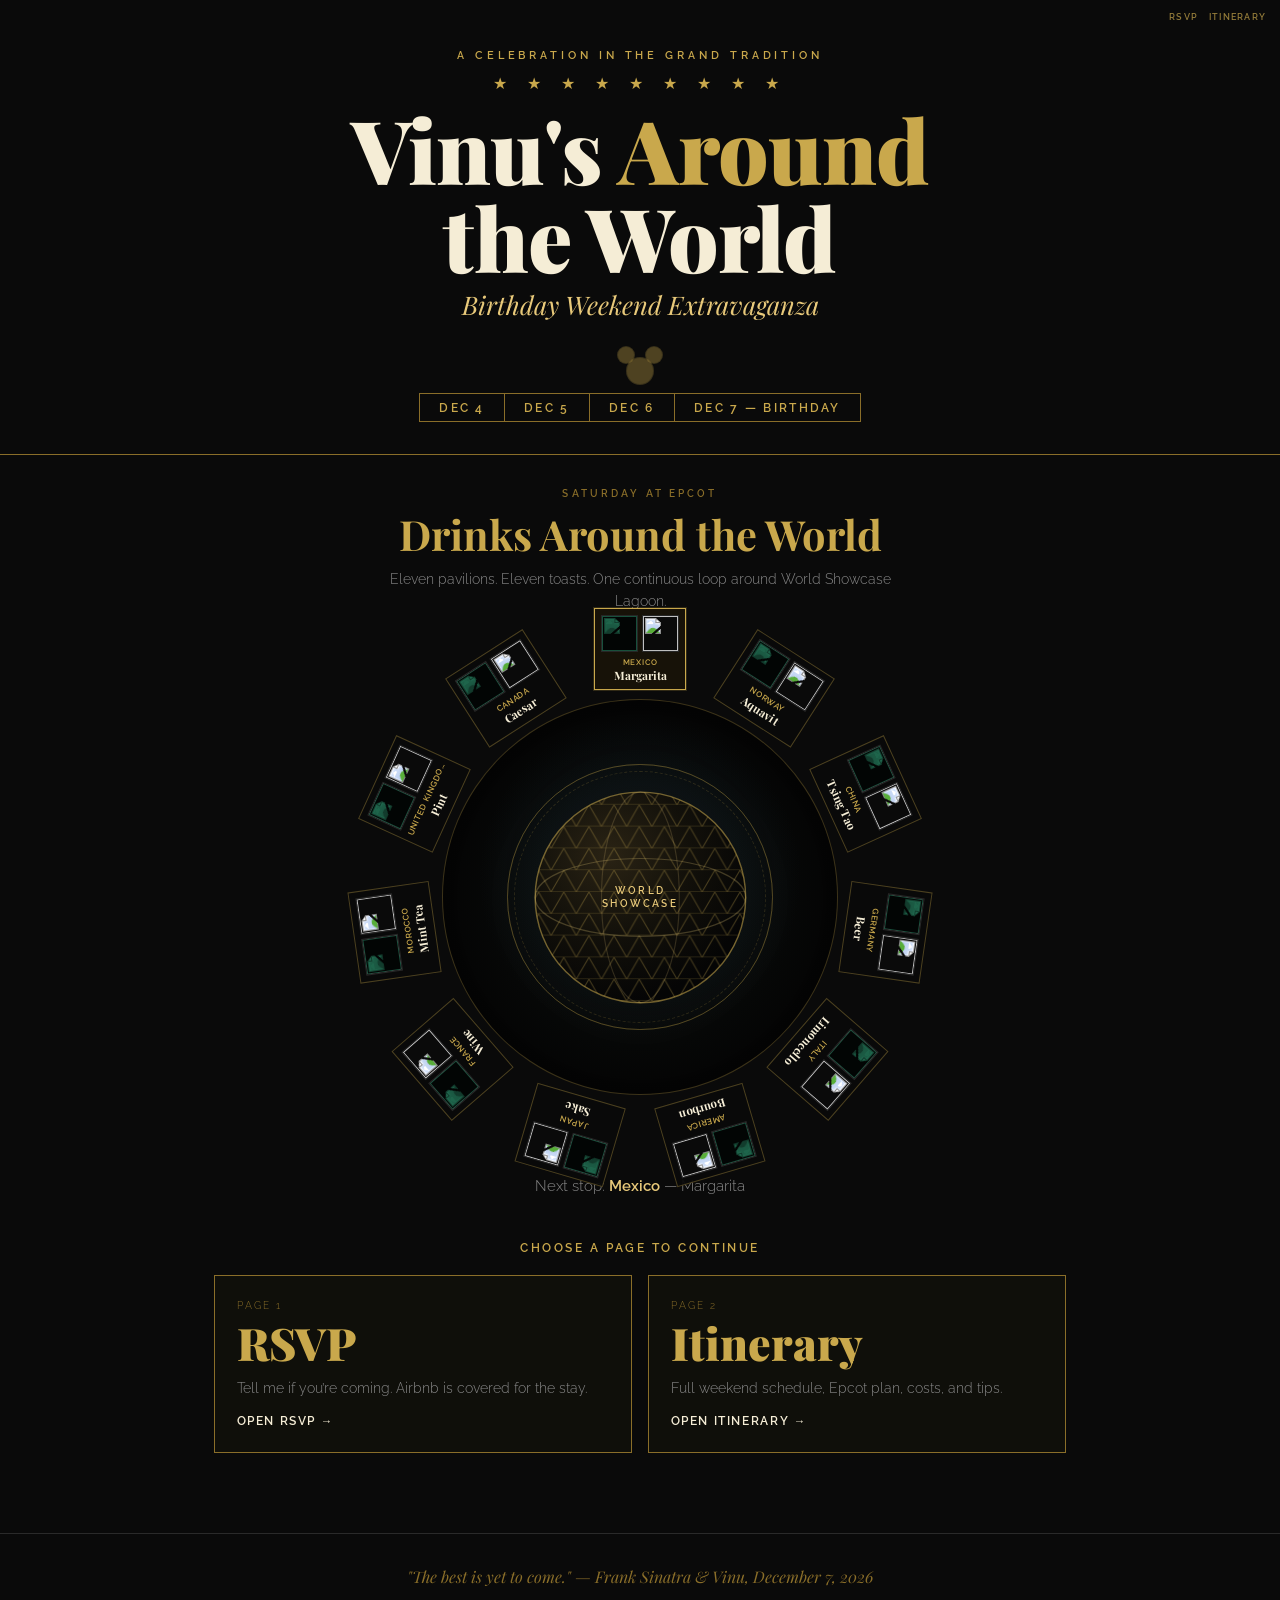
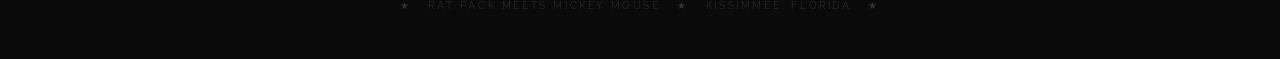
==== index.html @ 9d4a5a05 "Refine top nav and enrich the World Showcase orbit cards. Keep RSVP and Itinerary as quiet top-right" ====
<!DOCTYPE html>
<html lang="en">
  <head>
    <meta charset="UTF-8" />
    <meta name="viewport" content="width=device-width, initial-scale=1.0" />
    <title>Vinu's Birthday Bash</title>
    <meta
      name="description"
      content="Vinu's Around the World birthday weekend — choose RSVP or itinerary."
    />
    <link rel="preconnect" href="https://fonts.googleapis.com" />
    <link rel="preconnect" href="https://fonts.gstatic.com" crossorigin />
    <link
      href="https://fonts.googleapis.com/css2?family=Playfair+Display:wght@400;700;900&family=Raleway:wght@300;400;600&display=swap"
      rel="stylesheet"
    />
    <link rel="stylesheet" href="styles.css" />
  </head>
  <body>
    <nav class="top-links" aria-label="Primary">
      <a class="top-link" href="rsvp.html">RSVP</a>
      <a class="top-link" href="itinerary.html">Itinerary</a>
    </nav>

    <header class="marquee-header">
      <div class="marquee-eyebrow">A Celebration in the Grand Tradition</div>
      <div class="marquee-stars">
        <span class="star">★ ★ ★ ★ ★ ★ ★ ★ ★</span>
      </div>
      <h1 class="marquee-title">Vinu's <span>Around</span><br />the World</h1>
      <p class="marquee-subtitle">Birthday Weekend Extravaganza</p>
      <div class="mickey-silhouette">
        <svg
          viewBox="0 0 100 80"
          fill="none"
          xmlns="http://www.w3.org/2000/svg"
          aria-hidden="true"
        >
          <circle cx="22" cy="20" r="18" fill="#C9A84C" opacity="0.25" />
          <circle cx="78" cy="20" r="18" fill="#C9A84C" opacity="0.25" />
          <circle cx="50" cy="52" r="28" fill="#C9A84C" opacity="0.25" />
          <circle cx="22" cy="20" r="16" fill="#C9A84C" opacity="0.15" />
          <circle cx="78" cy="20" r="16" fill="#C9A84C" opacity="0.15" />
          <circle cx="50" cy="52" r="26" fill="#C9A84C" opacity="0.15" />
        </svg>
      </div>
      <div class="marquee-dates">
        <div class="marquee-date-item">Dec 4</div>
        <div class="marquee-date-item">Dec 5</div>
        <div class="marquee-date-item">Dec 6</div>
        <div class="marquee-date-item">Dec 7 — Birthday</div>
      </div>
    </header>

    <section
      class="world-showcase"
      aria-label="Drinks Around the World animation"
    >
      <p class="world-showcase-kicker">Saturday at Epcot</p>
      <h2 class="world-showcase-title">Drinks Around the World</h2>
      <p class="world-showcase-sub">
        Eleven pavilions. Eleven toasts. One continuous loop around World
        Showcase Lagoon.
      </p>

      <div class="world-stage" aria-hidden="true">
        <div class="world-lagoon"></div>
        <div class="world-orbit">
          <div class="pavilion" style="--i: 0">
            <div class="pavilion-card">
              <div class="pavilion-media">
                <div class="pavilion-country-img">
                  <img
                    src="https://images.unsplash.com/photo-1518638150340-f706e86654de?auto=format&fit=crop&w=160&h=160&q=70"
                    alt=""
                    width="80"
                    height="80"
                    loading="lazy"
                  />
                </div>
                <div class="pavilion-drink-img">
                  <img
                    src="https://images.unsplash.com/photo-1551538827-9c037cb4f32a?auto=format&fit=crop&w=160&h=160&q=70"
                    alt=""
                    width="80"
                    height="80"
                    loading="lazy"
                  />
                </div>
              </div>
              <span class="pavilion-country">Mexico</span>
              <span class="pavilion-drink">Margarita</span>
            </div>
          </div>
          <div class="pavilion" style="--i: 1">
            <div class="pavilion-card">
              <div class="pavilion-media">
                <div class="pavilion-country-img">
                  <img
                    src="https://images.unsplash.com/photo-1520769945061-0a448c463865?auto=format&fit=crop&w=160&h=160&q=70"
                    alt=""
                    width="80"
                    height="80"
                    loading="lazy"
                  />
                </div>
                <div class="pavilion-drink-img">
                  <img
                    src="https://images.unsplash.com/photo-1514362545857-3bc16c4c7d1b?auto=format&fit=crop&w=160&h=160&q=70"
                    alt=""
                    width="80"
                    height="80"
                    loading="lazy"
                  />
                </div>
              </div>
              <span class="pavilion-country">Norway</span>
              <span class="pavilion-drink">Aquavit</span>
            </div>
          </div>
          <div class="pavilion" style="--i: 2">
            <div class="pavilion-card">
              <div class="pavilion-media">
                <div class="pavilion-country-img">
                  <img
                    src="https://images.unsplash.com/photo-1508804185872-d7badad00f7d?auto=format&fit=crop&w=160&h=160&q=70"
                    alt=""
                    width="80"
                    height="80"
                    loading="lazy"
                  />
                </div>
                <div class="pavilion-drink-img">
                  <img
                    src="https://images.unsplash.com/photo-1608270586620-248524c67de9?auto=format&fit=crop&w=160&h=160&q=70"
                    alt=""
                    width="80"
                    height="80"
                    loading="lazy"
                  />
                </div>
              </div>
              <span class="pavilion-country">China</span>
              <span class="pavilion-drink">Tsing Tao</span>
            </div>
          </div>
          <div class="pavilion" style="--i: 3">
            <div class="pavilion-card">
              <div class="pavilion-media">
                <div class="pavilion-country-img">
                  <img
                    src="https://images.unsplash.com/photo-1467269204594-9661b134dd2b?auto=format&fit=crop&w=160&h=160&q=70"
                    alt=""
                    width="80"
                    height="80"
                    loading="lazy"
                  />
                </div>
                <div class="pavilion-drink-img">
                  <img
                    src="https://images.unsplash.com/photo-1436076863939-06870fe779c2?auto=format&fit=crop&w=160&h=160&q=70"
                    alt=""
                    width="80"
                    height="80"
                    loading="lazy"
                  />
                </div>
              </div>
              <span class="pavilion-country">Germany</span>
              <span class="pavilion-drink">Beer</span>
            </div>
          </div>
          <div class="pavilion" style="--i: 4">
            <div class="pavilion-card">
              <div class="pavilion-media">
                <div class="pavilion-country-img">
                  <img
                    src="https://images.unsplash.com/photo-1523906834658-6e24ef2386f9?auto=format&fit=crop&w=160&h=160&q=70"
                    alt=""
                    width="80"
                    height="80"
                    loading="lazy"
                  />
                </div>
                <div class="pavilion-drink-img">
                  <img
                    src="https://images.unsplash.com/photo-1551024709-8cd391bd2670?auto=format&fit=crop&w=160&h=160&q=70"
                    alt=""
                    width="80"
                    height="80"
                    loading="lazy"
                  />
                </div>
              </div>
              <span class="pavilion-country">Italy</span>
              <span class="pavilion-drink">Limoncello</span>
            </div>
          </div>
          <div class="pavilion" style="--i: 5">
            <div class="pavilion-card">
              <div class="pavilion-media">
                <div class="pavilion-country-img">
                  <img
                    src="https://images.unsplash.com/photo-1485738422979-f5c462d49f74?auto=format&fit=crop&w=160&h=160&q=70"
                    alt=""
                    width="80"
                    height="80"
                    loading="lazy"
                  />
                </div>
                <div class="pavilion-drink-img">
                  <img
                    src="https://images.unsplash.com/photo-1527281400683-1aae777175f8?auto=format&fit=crop&w=160&h=160&q=70"
                    alt=""
                    width="80"
                    height="80"
                    loading="lazy"
                  />
                </div>
              </div>
              <span class="pavilion-country">America</span>
              <span class="pavilion-drink">Bourbon</span>
            </div>
          </div>
          <div class="pavilion" style="--i: 6">
            <div class="pavilion-card">
              <div class="pavilion-media">
                <div class="pavilion-country-img">
                  <img
                    src="https://images.unsplash.com/photo-1493976040374-85c8e12f0c0e?auto=format&fit=crop&w=160&h=160&q=70"
                    alt=""
                    width="80"
                    height="80"
                    loading="lazy"
                  />
                </div>
                <div class="pavilion-drink-img">
                  <img
                    src="https://images.unsplash.com/photo-1571767457377-987bf17c68d4?auto=format&fit=crop&w=160&h=160&q=70"
                    alt=""
                    width="80"
                    height="80"
                    loading="lazy"
                  />
                </div>
              </div>
              <span class="pavilion-country">Japan</span>
              <span class="pavilion-drink">Sake</span>
            </div>
          </div>
          <div class="pavilion" style="--i: 7">
            <div class="pavilion-card">
              <div class="pavilion-media">
                <div class="pavilion-country-img">
                  <img
                    src="https://images.unsplash.com/photo-1502602898657-3e91760cbb34?auto=format&fit=crop&w=160&h=160&q=70"
                    alt=""
                    width="80"
                    height="80"
                    loading="lazy"
                  />
                </div>
                <div class="pavilion-drink-img">
                  <img
                    src="https://images.unsplash.com/photo-1510812431401-41d2bd2722f3?auto=format&fit=crop&w=160&h=160&q=70"
                    alt=""
                    width="80"
                    height="80"
                    loading="lazy"
                  />
                </div>
              </div>
              <span class="pavilion-country">France</span>
              <span class="pavilion-drink">Wine</span>
            </div>
          </div>
          <div class="pavilion" style="--i: 8">
            <div class="pavilion-card">
              <div class="pavilion-media">
                <div class="pavilion-country-img">
                  <img
                    src="https://images.unsplash.com/photo-1489749798305-4fea3ae63d43?auto=format&fit=crop&w=160&h=160&q=70"
                    alt=""
                    width="80"
                    height="80"
                    loading="lazy"
                  />
                </div>
                <div class="pavilion-drink-img">
                  <img
                    src="https://images.unsplash.com/photo-1571934811356-5cc061b6821f?auto=format&fit=crop&w=160&h=160&q=70"
                    alt=""
                    width="80"
                    height="80"
                    loading="lazy"
                  />
                </div>
              </div>
              <span class="pavilion-country">Morocco</span>
              <span class="pavilion-drink">Mint Tea</span>
            </div>
          </div>
          <div class="pavilion" style="--i: 9">
            <div class="pavilion-card">
              <div class="pavilion-media">
                <div class="pavilion-country-img">
                  <img
                    src="https://images.unsplash.com/photo-1513635269975-59663e0ac1ad?auto=format&fit=crop&w=160&h=160&q=70"
                    alt=""
                    width="80"
                    height="80"
                    loading="lazy"
                  />
                </div>
                <div class="pavilion-drink-img">
                  <img
                    src="https://images.unsplash.com/photo-1608270586620-248524c67de9?auto=format&fit=crop&w=160&h=160&q=70"
                    alt=""
                    width="80"
                    height="80"
                    loading="lazy"
                  />
                </div>
              </div>
              <span class="pavilion-country">United Kingdom</span>
              <span class="pavilion-drink">Pint</span>
            </div>
          </div>
          <div class="pavilion" style="--i: 10">
            <div class="pavilion-card">
              <div class="pavilion-media">
                <div class="pavilion-country-img">
                  <img
                    src="https://images.unsplash.com/photo-1503614472-8c93d56e92ce?auto=format&fit=crop&w=160&h=160&q=70"
                    alt=""
                    width="80"
                    height="80"
                    loading="lazy"
                  />
                </div>
                <div class="pavilion-drink-img">
                  <img
                    src="https://images.unsplash.com/photo-1546171753-97d7676e4602?auto=format&fit=crop&w=160&h=160&q=70"
                    alt=""
                    width="80"
                    height="80"
                    loading="lazy"
                  />
                </div>
              </div>
              <span class="pavilion-country">Canada</span>
              <span class="pavilion-drink">Caesar</span>
            </div>
          </div>
        </div>

        <div class="spaceship-earth">
          <div class="earth-core">
            <svg class="earth-geodesic" viewBox="0 0 200 200" role="img">
              <defs>
                <pattern
                  id="geo"
                  width="20"
                  height="17.32"
                  patternUnits="userSpaceOnUse"
                  patternTransform="scale(1.1)"
                >
                  <path
                    d="M10 0 L20 17.32 L0 17.32 Z"
                    fill="none"
                    stroke="rgba(201,168,76,0.35)"
                    stroke-width="0.8"
                  />
                </pattern>
                <radialGradient id="earthGlow" cx="35%" cy="30%" r="70%">
                  <stop offset="0%" stop-color="#2a2314" />
                  <stop offset="55%" stop-color="#12100a" />
                  <stop offset="100%" stop-color="#050505" />
                </radialGradient>
              </defs>
              <circle cx="100" cy="100" r="92" fill="url(#earthGlow)" />
              <circle
                cx="100"
                cy="100"
                r="92"
                fill="url(#geo)"
                opacity="0.95"
              />
              <circle
                cx="100"
                cy="100"
                r="92"
                fill="none"
                stroke="#c9a84c"
                stroke-width="1.25"
                opacity="0.55"
              />
              <ellipse
                cx="100"
                cy="100"
                rx="92"
                ry="34"
                fill="none"
                stroke="rgba(232,201,122,0.25)"
                stroke-width="1"
              />
              <ellipse
                cx="100"
                cy="100"
                rx="34"
                ry="92"
                fill="none"
                stroke="rgba(232,201,122,0.18)"
                stroke-width="1"
              />
            </svg>
            <div class="earth-label">
              <span>World</span>
              <span>Showcase</span>
            </div>
          </div>
          <div class="earth-ripple"></div>
          <div class="earth-ripple earth-ripple-delay"></div>
        </div>
      </div>

      <p class="world-showcase-caption" id="world-caption">
        Next stop: <strong>Mexico</strong> — Margarita
      </p>
    </section>

    <div class="content">
      <p class="choose-lede">Choose a page to continue</p>
      <div class="choose-grid">
        <a class="choose-card" href="rsvp.html">
          <span class="choose-label">Page 1</span>
          <span class="choose-title">RSVP</span>
          <span class="choose-desc"
            >Tell me if you’re coming. Airbnb is covered for the stay.</span
          >
          <span class="choose-cta">Open RSVP →</span>
        </a>
        <a class="choose-card" href="itinerary.html">
          <span class="choose-label">Page 2</span>
          <span class="choose-title">Itinerary</span>
          <span class="choose-desc"
            >Full weekend schedule, Epcot plan, costs, and tips.</span
          >
          <span class="choose-cta">Open Itinerary →</span>
        </a>
      </div>
    </div>

    <footer class="footer">
      <div class="footer-text">
        "The best is yet to come." — Frank Sinatra & Vinu, December 7, 2026
      </div>
      <div class="footer-meta">
        ★ &nbsp; Rat Pack Meets Mickey Mouse &nbsp; ★ &nbsp; Kissimmee, Florida
        &nbsp; ★
      </div>
    </footer>

    <script src="world.js"></script>
  </body>
</html>
---- styles.css ----
*,
*::before,
*::after {
  box-sizing: border-box;
  margin: 0;
  padding: 0;
}

:root {
  --black: #0a0a0a;
  --gold: #c9a84c;
  --gold-light: #e8c97a;
  --gold-dark: #8a6e29;
  --red: #c8102e;
  --cream: #f5edd6;
  --card-bg: #141414;
  --card-border: #2a2a2a;
  --text-dim: #888;
}

html {
  scroll-behavior: smooth;
}

body {
  background: var(--black);
  color: var(--cream);
  font-family: "Raleway", sans-serif;
  font-weight: 300;
  min-height: 100vh;
  overflow-x: hidden;
}

a {
  color: inherit;
  text-decoration: none;
}

.choose-lede {
  text-align: center;
  margin: 0 0 1.25rem;
  font-size: 0.72rem;
  font-weight: 600;
  letter-spacing: 0.22em;
  text-transform: uppercase;
  color: var(--gold);
}

.choose-grid {
  display: grid;
  grid-template-columns: 1fr 1fr;
  gap: 1rem;
  margin-bottom: 1rem;
}

.choose-card {
  display: grid;
  gap: 0.65rem;
  padding: 1.5rem 1.35rem;
  border: 1px solid var(--gold-dark);
  background: #0f0f0a;
  transition:
    border-color 180ms ease,
    background-color 180ms ease,
    transform 180ms ease;
}

.choose-card:hover {
  border-color: var(--gold);
  background: #14110a;
  transform: translateY(-2px);
}

.choose-label {
  font-size: 0.62rem;
  letter-spacing: 0.2em;
  text-transform: uppercase;
  color: var(--gold-dark);
}

.choose-title {
  font-family: "Playfair Display", serif;
  font-size: clamp(2rem, 5vw, 2.8rem);
  font-weight: 900;
  line-height: 1;
  color: var(--gold);
}

.choose-desc {
  font-size: 0.9rem;
  color: var(--text-dim);
  line-height: 1.5;
}

.choose-cta {
  margin-top: 0.35rem;
  font-size: 0.72rem;
  font-weight: 600;
  letter-spacing: 0.14em;
  text-transform: uppercase;
  color: var(--cream);
}

.page-header {
  padding-bottom: 1.75rem;
}

.page-title {
  font-size: clamp(3rem, 9vw, 5rem);
}

.page-switch {
  margin: 2rem 0 0;
  text-align: center;
  font-size: 0.9rem;
  color: var(--text-dim);
}

.page-switch a {
  color: var(--gold);
  font-weight: 600;
  letter-spacing: 0.04em;
}

.page-switch a:hover {
  color: var(--gold-light);
}

.top-links {
  position: fixed;
  top: 0.7rem;
  right: 0.85rem;
  z-index: 50;
  display: flex;
  align-items: center;
  gap: 0.65rem;
}

.top-link {
  padding: 0;
  border: 0;
  background: transparent;
  font-size: 0.58rem;
  font-weight: 600;
  letter-spacing: 0.14em;
  text-transform: uppercase;
  color: rgba(201, 168, 76, 0.72);
  transition: color 160ms ease;
}

.top-link:hover {
  color: var(--gold-light);
}

.top-link.is-active {
  color: var(--gold);
  text-decoration: underline;
  text-underline-offset: 0.28em;
}

.home-link {
  color: var(--gold);
}

.home-link:hover {
  color: var(--gold-light);
}

.site-nav {
  display: flex;
  justify-content: center;
  flex-wrap: wrap;
  gap: 0.5rem;
  margin-bottom: 1.75rem;
}

.site-nav-link {
  min-width: 7.5rem;
  padding: 0.55rem 1.1rem;
  border: 1px solid var(--gold-dark);
  font-size: 0.68rem;
  font-weight: 600;
  letter-spacing: 0.18em;
  text-transform: uppercase;
  color: var(--gold);
  transition:
    background-color 180ms ease,
    color 180ms ease;
}

.site-nav-link:hover {
  background: rgba(201, 168, 76, 0.12);
}

.site-nav-link.is-active {
  background: var(--gold);
  border-color: var(--gold);
  color: var(--black);
}

.marquee-header {
  text-align: center;
  padding: 3rem 1.5rem 2rem;
  position: relative;
  border-bottom: 1px solid var(--gold-dark);
}

@media (max-width: 600px) {
  .top-links {
    top: 0.55rem;
    right: 0.65rem;
    gap: 0.55rem;
  }

  .top-link {
    font-size: 0.52rem;
    letter-spacing: 0.1em;
  }

  .marquee-header {
    padding-top: 2.5rem;
  }
}

.marquee-stars {
  display: flex;
  justify-content: center;
  gap: 1rem;
  margin-bottom: 0.75rem;
}

.star {
  color: var(--gold);
  font-size: 1rem;
  letter-spacing: 0.5rem;
}

.marquee-eyebrow {
  font-family: "Raleway", sans-serif;
  font-weight: 600;
  font-size: 0.7rem;
  letter-spacing: 0.35em;
  color: var(--gold);
  text-transform: uppercase;
  margin-bottom: 0.75rem;
}

.marquee-title {
  font-family: "Playfair Display", serif;
  font-weight: 900;
  font-size: clamp(2.8rem, 8vw, 5.5rem);
  line-height: 1;
  color: var(--cream);
  letter-spacing: -0.01em;
  margin-bottom: 0.4rem;
}

.marquee-title span {
  color: var(--gold);
}

.marquee-subtitle {
  font-family: "Playfair Display", serif;
  font-weight: 400;
  font-style: italic;
  font-size: clamp(1.1rem, 3vw, 1.6rem);
  color: var(--gold-light);
  margin-bottom: 1.5rem;
}

.mickey-silhouette {
  display: flex;
  justify-content: center;
  align-items: center;
  margin: 1.25rem 0 0.5rem;
}

.mickey-silhouette svg {
  width: 50px;
  height: 40px;
}

.marquee-dates {
  display: inline-flex;
  gap: 0;
  border: 1px solid var(--gold-dark);
  flex-wrap: wrap;
  justify-content: center;
}

.marquee-date-item {
  padding: 0.4rem 1.2rem;
  font-size: 0.72rem;
  letter-spacing: 0.2em;
  text-transform: uppercase;
  font-weight: 600;
  color: var(--gold);
  border-right: 1px solid var(--gold-dark);
}

.marquee-date-item:last-child {
  border-right: none;
}

.marquee-actions {
  display: flex;
  flex-wrap: wrap;
  gap: 0.75rem;
  justify-content: center;
  margin-top: 1.75rem;
}

.btn {
  display: inline-flex;
  align-items: center;
  justify-content: center;
  min-height: 2.75rem;
  padding: 0.7rem 1.4rem;
  border: 1px solid var(--gold-dark);
  background: transparent;
  color: var(--gold);
  font-family: "Raleway", sans-serif;
  font-size: 0.72rem;
  font-weight: 600;
  letter-spacing: 0.18em;
  text-transform: uppercase;
  cursor: pointer;
  transition:
    background-color 180ms ease,
    color 180ms ease,
    border-color 180ms ease;
}

.btn:hover {
  background: rgba(201, 168, 76, 0.12);
}

.btn-primary {
  background: var(--gold);
  color: var(--black);
  border-color: var(--gold);
}

.btn-primary:hover {
  background: var(--gold-light);
  border-color: var(--gold-light);
  color: var(--black);
}

.btn-submit {
  width: 100%;
  margin-top: 0.25rem;
}

.btn-submit[disabled] {
  opacity: 0.65;
  cursor: wait;
}

.content {
  max-width: 900px;
  margin: 0 auto;
  padding: 2rem 1.5rem 4rem;
}

.theme-badge {
  text-align: center;
  margin-bottom: 2.5rem;
  padding: 1.5rem;
  border: 1px solid var(--gold-dark);
  background: #0f0f0f;
  position: relative;
}

.theme-badge::before {
  content: "";
  position: absolute;
  inset: 4px;
  border: 1px solid #2a2314;
  pointer-events: none;
}

.theme-badge-label {
  font-size: 0.65rem;
  letter-spacing: 0.3em;
  text-transform: uppercase;
  color: var(--gold-dark);
  margin-bottom: 0.4rem;
}

.theme-badge-text {
  font-family: "Playfair Display", serif;
  font-size: 1.4rem;
  font-weight: 700;
  color: var(--gold);
}

.theme-badge-desc {
  font-size: 0.78rem;
  color: var(--text-dim);
  margin-top: 0.4rem;
  letter-spacing: 0.05em;
}

.day-card,
.rsvp-card {
  margin-bottom: 1.5rem;
  border: 1px solid var(--card-border);
  background: var(--card-bg);
  overflow: hidden;
}

.day-header,
.rsvp-header {
  display: grid;
  grid-template-columns: auto 1fr auto;
  align-items: center;
  gap: 1rem;
  padding: 1rem 1.5rem;
  border-bottom: 1px solid var(--card-border);
  background: #111;
}

.day-number {
  font-family: "Playfair Display", serif;
  font-weight: 900;
  font-size: 3rem;
  color: var(--gold-dark);
  line-height: 1;
  opacity: 0.6;
}

.day-name,
.rsvp-title {
  font-family: "Playfair Display", serif;
  font-weight: 700;
  font-size: 1.25rem;
  color: var(--cream);
}

.day-date,
.rsvp-sub {
  font-size: 0.72rem;
  letter-spacing: 0.2em;
  text-transform: uppercase;
  color: var(--gold);
  margin-top: 0.15rem;
}

.day-tag {
  font-size: 0.65rem;
  letter-spacing: 0.15em;
  text-transform: uppercase;
  padding: 0.3rem 0.8rem;
  border: 1px solid;
  font-weight: 600;
  white-space: nowrap;
}

.day-tag.arrival {
  color: #7ec8b8;
  border-color: #2a4e49;
}

.day-tag.epcot {
  color: var(--gold);
  border-color: var(--gold-dark);
}

.day-tag.pool {
  color: #7eb8e8;
  border-color: #2a3f5a;
}

.day-tag.birthday {
  color: var(--red);
  border-color: #5a1020;
}

.day-tag.rsvp {
  color: var(--gold-light);
  border-color: var(--gold-dark);
}

.day-body,
.rsvp-body {
  padding: 1.25rem 1.5rem;
}

.timeline {
  list-style: none;
}

.timeline-item {
  display: grid;
  grid-template-columns: 70px 1fr;
  gap: 0 1rem;
  position: relative;
  padding-bottom: 1.2rem;
}

.timeline-item:last-child {
  padding-bottom: 0;
}

.timeline-item::before {
  content: "";
  position: absolute;
  left: 55px;
  top: 1.2rem;
  bottom: 0;
  width: 1px;
  background: var(--card-border);
}

.timeline-item:last-child::before {
  display: none;
}

.timeline-time {
  font-size: 0.7rem;
  letter-spacing: 0.1em;
  color: var(--gold);
  font-weight: 600;
  padding-top: 0.15rem;
  text-align: right;
}

.timeline-event {
  font-size: 0.92rem;
  font-weight: 600;
  color: var(--cream);
  line-height: 1.3;
  margin-bottom: 0.2rem;
}

.timeline-detail {
  font-size: 0.78rem;
  color: var(--text-dim);
  line-height: 1.5;
}

.timeline-dot {
  width: 6px;
  height: 6px;
  border-radius: 50%;
  background: var(--gold-dark);
  position: absolute;
  left: 52px;
  top: 0.5rem;
  transform: translateX(-50%);
}

.timeline-item.highlight .timeline-dot {
  background: var(--gold);
}

.timeline-item.highlight .timeline-event {
  color: var(--gold-light);
}

.epcot-countries {
  display: flex;
  flex-wrap: wrap;
  gap: 0.4rem;
  margin-top: 0.75rem;
}

.country-tag {
  font-size: 0.68rem;
  padding: 0.25rem 0.6rem;
  border: 1px solid var(--card-border);
  color: var(--text-dim);
  letter-spacing: 0.05em;
}

.highlight-box {
  background: #0f0f0a;
  border: 1px solid #2a1f0a;
  padding: 0.75rem 1rem;
  margin-top: 0.75rem;
  font-size: 0.8rem;
  color: var(--gold-light);
  line-height: 1.6;
}

.airbnb-rec {
  margin-top: 2.5rem;
  border: 1px solid var(--gold-dark);
  background: #0f0f0a;
  padding: 1.5rem;
}

.airbnb-rec-header {
  display: flex;
  justify-content: space-between;
  align-items: flex-start;
  gap: 1rem;
  margin-bottom: 1rem;
}

.airbnb-rec-title {
  font-family: "Playfair Display", serif;
  font-size: 1.2rem;
  font-weight: 700;
  color: var(--gold-light);
}

.airbnb-rec-sub {
  font-size: 0.75rem;
  color: var(--text-dim);
  margin-top: 0.2rem;
}

.airbnb-badge {
  font-size: 0.62rem;
  letter-spacing: 0.15em;
  text-transform: uppercase;
  padding: 0.3rem 0.7rem;
  border: 1px solid var(--gold-dark);
  color: var(--gold);
  white-space: nowrap;
}

.airbnb-copy {
  font-size: 0.82rem;
  color: var(--text-dim);
  line-height: 1.7;
}

.amenity-grid {
  display: grid;
  grid-template-columns: repeat(auto-fit, minmax(170px, 1fr));
  gap: 0.5rem;
  margin-top: 1rem;
}

.amenity {
  display: flex;
  align-items: center;
  gap: 0.5rem;
  font-size: 0.78rem;
  color: var(--text-dim);
}

.amenity-dot {
  width: 4px;
  height: 4px;
  border-radius: 50%;
  background: var(--gold-dark);
  flex-shrink: 0;
}

.cost-section,
.tips-section {
  margin-top: 2.5rem;
}

.rsvp-section {
  margin-top: 1.5rem;
}

.cost-header {
  display: flex;
  align-items: center;
  gap: 1rem;
  margin-bottom: 1.25rem;
}

.section-title {
  font-family: "Playfair Display", serif;
  font-size: 1.4rem;
  font-weight: 700;
  color: var(--cream);
}

.cost-header-line {
  flex: 1;
  height: 1px;
  background: var(--card-border);
}

.cost-grid,
.tips-grid {
  display: grid;
  grid-template-columns: 1fr 1fr;
  gap: 1rem;
}

.cost-card {
  border: 1px solid var(--card-border);
  background: #0f0f0f;
  padding: 1.1rem 1.25rem;
}

.cost-card-label {
  font-size: 0.65rem;
  letter-spacing: 0.25em;
  text-transform: uppercase;
  color: var(--text-dim);
  margin-bottom: 0.75rem;
}

.cost-row {
  display: flex;
  justify-content: space-between;
  align-items: baseline;
  font-size: 0.82rem;
  padding: 0.3rem 0;
  border-bottom: 1px solid #1a1a1a;
  gap: 1rem;
}

.cost-row:last-child {
  border-bottom: none;
}

.cost-row-label {
  color: var(--text-dim);
}

.cost-row-value {
  color: var(--cream);
  font-weight: 600;
  white-space: nowrap;
}

.cost-total {
  border: 1px solid var(--gold-dark);
  background: #0f0f0a;
  padding: 1rem 1.25rem;
  display: flex;
  justify-content: space-between;
  align-items: center;
  gap: 1rem;
  margin-top: 1rem;
}

.cost-total-label {
  font-size: 0.7rem;
  letter-spacing: 0.2em;
  text-transform: uppercase;
  color: var(--gold-dark);
}

.cost-total-amount {
  font-family: "Playfair Display", serif;
  font-size: 1.6rem;
  font-weight: 700;
  color: var(--gold);
}

.cost-note {
  font-size: 0.72rem;
  color: var(--text-dim);
  margin-top: 0.6rem;
  line-height: 1.6;
}

.tip-card {
  border-left: 2px solid var(--gold-dark);
  padding: 0.75rem 1rem;
  background: #0f0f0f;
}

.tip-label {
  font-size: 0.62rem;
  letter-spacing: 0.2em;
  text-transform: uppercase;
  color: var(--gold);
  margin-bottom: 0.3rem;
}

.tip-text {
  font-size: 0.8rem;
  color: var(--text-dim);
  line-height: 1.55;
}

.rsvp-lede {
  font-size: 0.85rem;
  color: var(--text-dim);
  line-height: 1.6;
  margin-bottom: 1.25rem;
}

.rsvp-form {
  display: grid;
  gap: 1rem;
}

.field {
  display: grid;
  gap: 0.4rem;
}

.field > span,
.field-choice legend {
  font-size: 0.65rem;
  letter-spacing: 0.2em;
  text-transform: uppercase;
  color: var(--gold);
  font-weight: 600;
}

.field em {
  font-style: normal;
  color: var(--text-dim);
  letter-spacing: 0.08em;
}

.field input,
.field textarea {
  width: 100%;
  padding: 0.85rem 0.95rem;
  border: 1px solid var(--card-border);
  background: #0f0f0f;
  color: var(--cream);
  font: inherit;
  font-size: 0.92rem;
}

.field input::placeholder,
.field textarea::placeholder {
  color: #555;
}

.field input:focus,
.field textarea:focus {
  outline: none;
  border-color: var(--gold-dark);
}

.field textarea {
  resize: vertical;
  min-height: 5.5rem;
}

.field-choice {
  margin: 0;
  padding: 0;
  border: 0;
}

.field-choice legend {
  margin-bottom: 0.5rem;
}

.choices {
  display: grid;
  grid-template-columns: repeat(3, 1fr);
  gap: 0.5rem;
}

.choice {
  position: relative;
  cursor: pointer;
}

.choice input {
  position: absolute;
  opacity: 0;
  inset: 0;
}

.choice span {
  display: grid;
  place-items: center;
  min-height: 2.75rem;
  padding: 0.5rem;
  border: 1px solid var(--card-border);
  background: #0f0f0f;
  text-align: center;
  font-size: 0.78rem;
  font-weight: 600;
  letter-spacing: 0.06em;
  text-transform: uppercase;
  color: var(--text-dim);
  transition:
    border-color 160ms ease,
    color 160ms ease,
    background-color 160ms ease;
}

.choice:hover span {
  border-color: var(--gold-dark);
  color: var(--cream);
}

.choice input:checked + span {
  border-color: var(--gold);
  color: var(--gold);
  background: #14110a;
}

.choice input:focus-visible + span {
  outline: 1px solid var(--gold-dark);
  outline-offset: 2px;
}

.form-status {
  min-height: 1.25rem;
  font-size: 0.8rem;
  color: var(--gold-light);
}

.form-status.is-error {
  color: #e07070;
}

.honey {
  position: absolute;
  left: -9999px;
  opacity: 0;
  height: 0;
  width: 0;
}

.footer {
  text-align: center;
  padding: 2rem 1.5rem 3rem;
  border-top: 1px solid var(--card-border);
}

.footer-text {
  font-family: "Playfair Display", serif;
  font-style: italic;
  font-size: 1rem;
  color: var(--gold-dark);
}

.footer-meta {
  margin-top: 0.75rem;
  font-size: 0.65rem;
  letter-spacing: 0.25em;
  text-transform: uppercase;
  color: #333;
}

.world-showcase {
  max-width: 900px;
  margin: 0 auto;
  padding: 2rem 1.5rem 0.5rem;
  text-align: center;
}

.world-showcase-kicker {
  margin: 0 0 0.45rem;
  font-size: 0.65rem;
  font-weight: 600;
  letter-spacing: 0.3em;
  text-transform: uppercase;
  color: var(--gold-dark);
}

.world-showcase-title {
  margin: 0 0 0.5rem;
  font-family: "Playfair Display", serif;
  font-size: clamp(1.8rem, 5vw, 2.6rem);
  font-weight: 700;
  color: var(--gold);
}

.world-showcase-sub {
  margin: 0 auto 1.5rem;
  max-width: 34rem;
  font-size: 0.88rem;
  color: var(--text-dim);
  line-height: 1.55;
}

.world-stage {
  --orbit-size: min(88vw, 520px);
  --orbit-radius: calc(var(--orbit-size) / 2 - 12px);
  position: relative;
  width: var(--orbit-size);
  height: var(--orbit-size);
  margin: 0 auto 1.25rem;
}

.world-lagoon {
  position: absolute;
  inset: 12%;
  border-radius: 50%;
  border: 1px solid rgba(201, 168, 76, 0.28);
  background:
    radial-gradient(circle at 50% 45%, rgba(30, 55, 70, 0.35), transparent 55%),
    radial-gradient(circle at 50% 50%, rgba(15, 20, 18, 0.9), #050505 70%);
  box-shadow: inset 0 0 40px rgba(0, 0, 0, 0.65);
}

.world-lagoon::after {
  content: "";
  position: absolute;
  inset: 18%;
  border-radius: 50%;
  border: 1px dashed rgba(201, 168, 76, 0.18);
  animation: lagoon-dash 48s linear infinite;
}

.world-orbit {
  position: absolute;
  inset: 0;
  animation: orbit-spin 48s linear infinite;
}

.pavilion {
  --angle: calc(var(--i) * (360deg / 11));
  position: absolute;
  left: 50%;
  top: 50%;
  width: 0;
  height: 0;
  transform: rotate(var(--angle)) translateY(calc(var(--orbit-radius) * -1));
}

.pavilion-card {
  position: absolute;
  left: 50%;
  top: 50%;
  width: 5.75rem;
  padding: 0.35rem;
  border: 1px solid rgba(201, 168, 76, 0.35);
  background: rgba(10, 10, 10, 0.94);
  transform: translate(-50%, -50%);
  animation: card-counter 48s linear infinite;
  transition:
    border-color 200ms ease,
    background-color 200ms ease,
    box-shadow 200ms ease;
}

.pavilion.is-active .pavilion-card {
  border-color: var(--gold);
  background: #171208;
  box-shadow: 0 0 0 1px rgba(201, 168, 76, 0.2);
}

.pavilion-media {
  display: grid;
  grid-template-columns: 1fr 1fr;
  gap: 0.25rem;
  margin-bottom: 0.3rem;
}

.pavilion-country-img,
.pavilion-drink-img {
  position: relative;
  aspect-ratio: 1;
  overflow: hidden;
  border: 1px solid rgba(42, 42, 42, 0.95);
  background: #0a0a0a;
}

.pavilion-country-img img,
.pavilion-drink-img img {
  width: 100%;
  height: 100%;
  object-fit: cover;
  display: block;
}

.pavilion-country-img img {
  filter: grayscale(100%) contrast(1.15) brightness(0.95);
}

.pavilion-country-img::after {
  content: "";
  position: absolute;
  inset: 0;
  background: #1f6a4f;
  mix-blend-mode: multiply;
  pointer-events: none;
}

.pavilion-country {
  display: block;
  font-size: 0.52rem;
  font-weight: 600;
  letter-spacing: 0.1em;
  text-transform: uppercase;
  color: var(--gold);
  white-space: nowrap;
  overflow: hidden;
  text-overflow: ellipsis;
}

.pavilion-drink {
  display: block;
  margin-top: 0.1rem;
  font-family: "Playfair Display", serif;
  font-size: 0.72rem;
  font-weight: 700;
  color: var(--cream);
  white-space: nowrap;
  overflow: hidden;
  text-overflow: ellipsis;
}

.spaceship-earth {
  position: absolute;
  inset: 28%;
  display: grid;
  place-items: center;
}

.earth-core {
  position: relative;
  z-index: 2;
  width: 100%;
  height: 100%;
  border-radius: 50%;
  animation: earth-turn 36s linear infinite;
}

.earth-geodesic {
  width: 100%;
  height: 100%;
  display: block;
  border-radius: 50%;
  overflow: hidden;
}

.earth-label {
  position: absolute;
  inset: 0;
  display: flex;
  flex-direction: column;
  align-items: center;
  justify-content: center;
  gap: 0.1rem;
  font-size: 0.62rem;
  font-weight: 600;
  letter-spacing: 0.22em;
  text-transform: uppercase;
  color: var(--gold-light);
  animation: earth-turn-reverse 36s linear infinite;
}

.earth-ripple {
  position: absolute;
  inset: -8%;
  border-radius: 50%;
  border: 1px solid rgba(201, 168, 76, 0.22);
  animation: ripple 4.5s ease-out infinite;
}

.earth-ripple-delay {
  animation-delay: 2.25s;
}

.world-showcase-caption {
  margin: 0;
  min-height: 1.5rem;
  font-size: 0.92rem;
  color: var(--text-dim);
}

.world-showcase-caption strong {
  color: var(--gold-light);
  font-weight: 600;
}

@keyframes orbit-spin {
  to {
    transform: rotate(360deg);
  }
}

@keyframes card-counter {
  from {
    transform: translate(-50%, -50%) rotate(0deg);
  }
  to {
    transform: translate(-50%, -50%) rotate(-360deg);
  }
}

@keyframes earth-turn {
  to {
    transform: rotate(360deg);
  }
}

@keyframes earth-turn-reverse {
  to {
    transform: rotate(-360deg);
  }
}

@keyframes lagoon-dash {
  to {
    transform: rotate(-360deg);
  }
}

@keyframes ripple {
  0% {
    transform: scale(0.85);
    opacity: 0.55;
  }
  100% {
    transform: scale(1.25);
    opacity: 0;
  }
}

@media (max-width: 600px) {
  .choose-grid,
  .cost-grid,
  .tips-grid,
  .choices {
    grid-template-columns: 1fr;
  }

  .world-stage {
    --orbit-size: min(96vw, 400px);
  }

  .pavilion-card {
    width: 4.6rem;
    padding: 0.28rem;
  }

  .pavilion-drink {
    font-size: 0.62rem;
  }

  .pavilion-country {
    font-size: 0.45rem;
  }

  .day-header,
  .rsvp-header {
    grid-template-columns: auto 1fr;
  }

  .day-tag {
    grid-column: 1 / -1;
    justify-self: start;
  }

  .marquee-date-item {
    border-right: none;
    border-bottom: 1px solid var(--gold-dark);
    width: 100%;
  }

  .marquee-date-item:last-child {
    border-bottom: none;
  }

  .marquee-dates {
    width: 100%;
    max-width: 280px;
    flex-direction: column;
  }

  .airbnb-rec-header {
    flex-direction: column;
  }
}

@media (prefers-reduced-motion: reduce) {
  html {
    scroll-behavior: auto;
  }

  .world-orbit,
  .pavilion-card,
  .earth-core,
  .earth-label,
  .world-lagoon::after,
  .earth-ripple,
  .choose-card:hover {
    animation: none;
  }

  .choose-card:hover {
    transform: none;
  }
}
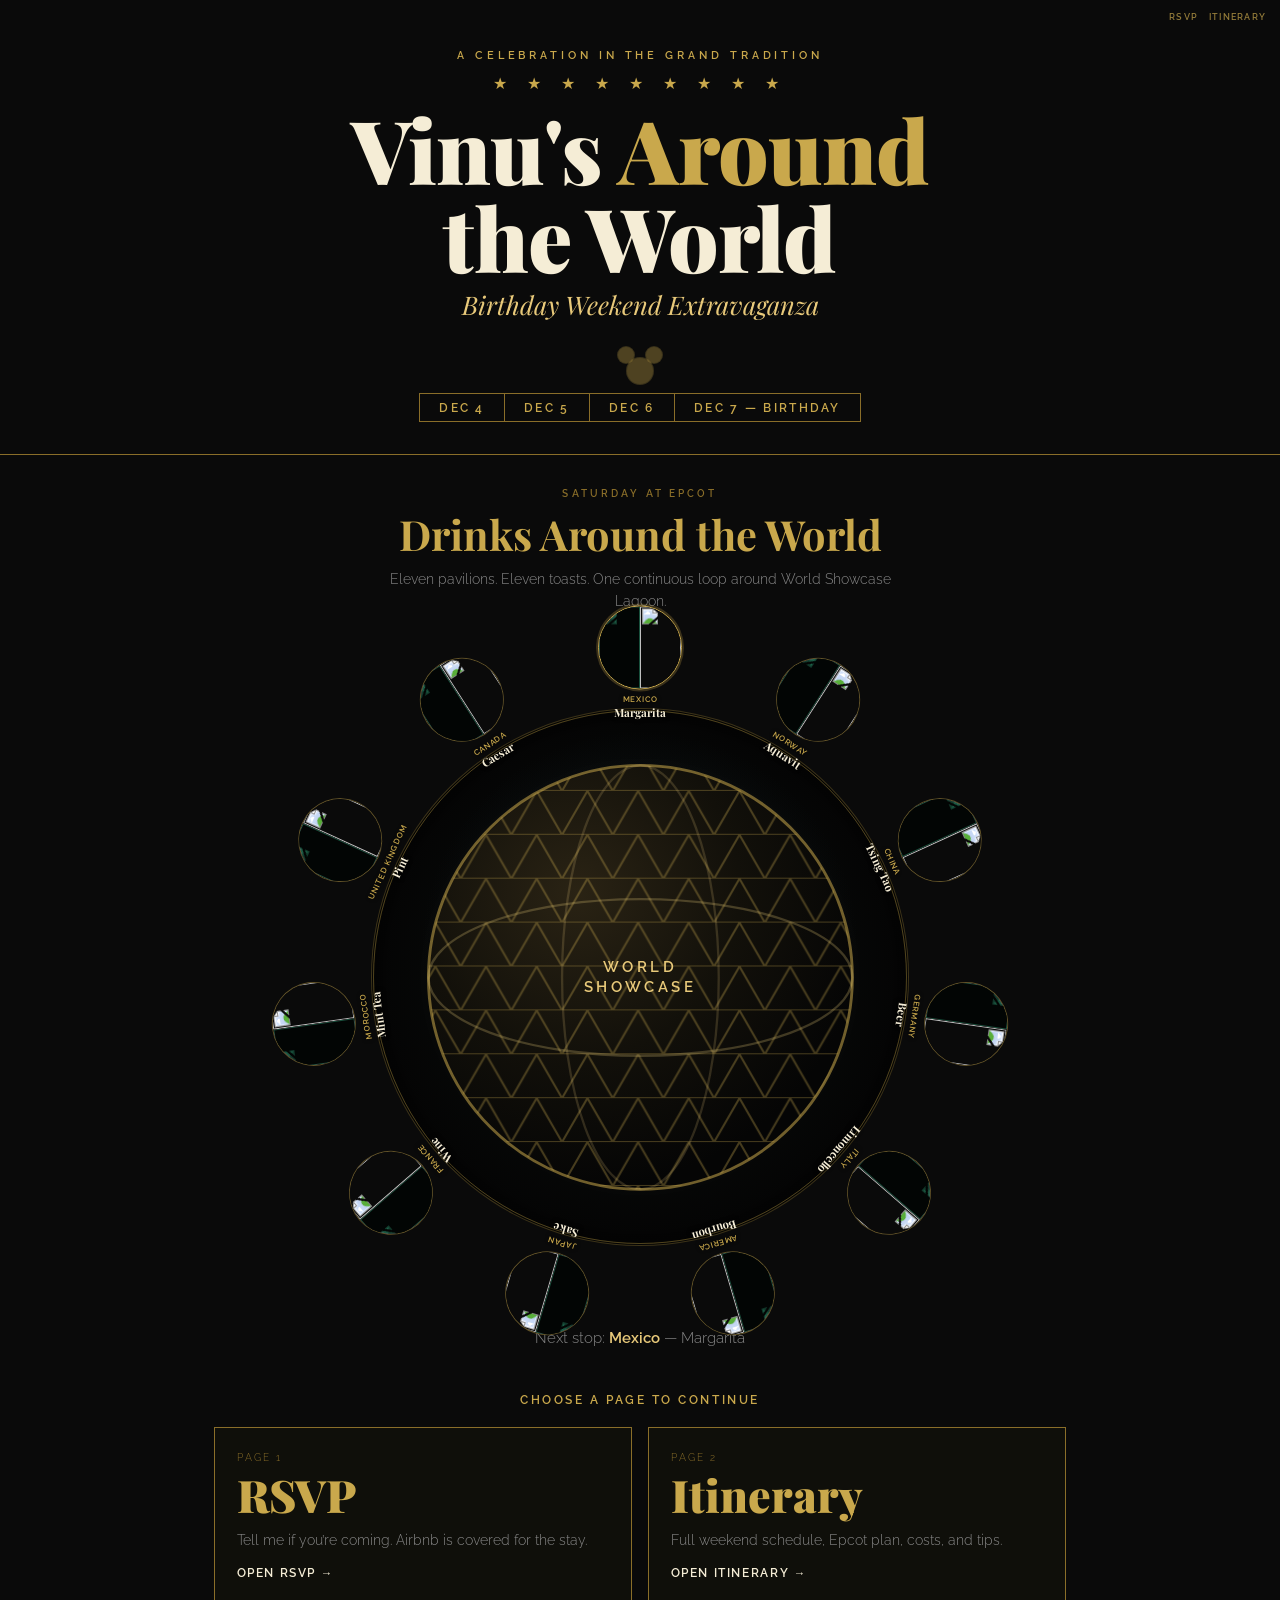
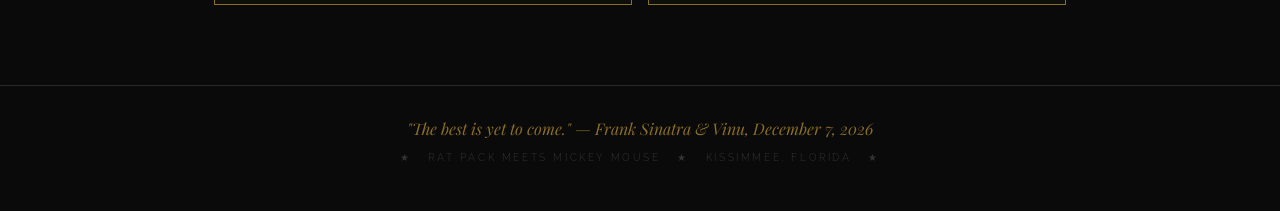
==== commit 17a8bbf2: "Enlarge the World Showcase globe and make pavilion cards circular. Keep every stop visible on the or" ====
--- a/index.html
+++ b/index.html
@@ -88,8 +88,10 @@
                   />
                 </div>
               </div>
+              <div class="pavilion-meta">
               <span class="pavilion-country">Mexico</span>
-              <span class="pavilion-drink">Margarita</span>
+                <span class="pavilion-drink">Margarita</span>
+              </div>
             </div>
           </div>
           <div class="pavilion" style="--i: 1">
@@ -114,8 +116,10 @@
                   />
                 </div>
               </div>
+              <div class="pavilion-meta">
               <span class="pavilion-country">Norway</span>
-              <span class="pavilion-drink">Aquavit</span>
+                <span class="pavilion-drink">Aquavit</span>
+              </div>
             </div>
           </div>
           <div class="pavilion" style="--i: 2">
@@ -140,8 +144,10 @@
                   />
                 </div>
               </div>
+              <div class="pavilion-meta">
               <span class="pavilion-country">China</span>
-              <span class="pavilion-drink">Tsing Tao</span>
+                <span class="pavilion-drink">Tsing Tao</span>
+              </div>
             </div>
           </div>
           <div class="pavilion" style="--i: 3">
@@ -166,8 +172,10 @@
                   />
                 </div>
               </div>
+              <div class="pavilion-meta">
               <span class="pavilion-country">Germany</span>
-              <span class="pavilion-drink">Beer</span>
+                <span class="pavilion-drink">Beer</span>
+              </div>
             </div>
           </div>
           <div class="pavilion" style="--i: 4">
@@ -192,8 +200,10 @@
                   />
                 </div>
               </div>
+              <div class="pavilion-meta">
               <span class="pavilion-country">Italy</span>
-              <span class="pavilion-drink">Limoncello</span>
+                <span class="pavilion-drink">Limoncello</span>
+              </div>
             </div>
           </div>
           <div class="pavilion" style="--i: 5">
@@ -218,8 +228,10 @@
                   />
                 </div>
               </div>
+              <div class="pavilion-meta">
               <span class="pavilion-country">America</span>
-              <span class="pavilion-drink">Bourbon</span>
+                <span class="pavilion-drink">Bourbon</span>
+              </div>
             </div>
           </div>
           <div class="pavilion" style="--i: 6">
@@ -244,8 +256,10 @@
                   />
                 </div>
               </div>
+              <div class="pavilion-meta">
               <span class="pavilion-country">Japan</span>
-              <span class="pavilion-drink">Sake</span>
+                <span class="pavilion-drink">Sake</span>
+              </div>
             </div>
           </div>
           <div class="pavilion" style="--i: 7">
@@ -270,8 +284,10 @@
                   />
                 </div>
               </div>
+              <div class="pavilion-meta">
               <span class="pavilion-country">France</span>
-              <span class="pavilion-drink">Wine</span>
+                <span class="pavilion-drink">Wine</span>
+              </div>
             </div>
           </div>
           <div class="pavilion" style="--i: 8">
@@ -296,8 +312,10 @@
                   />
                 </div>
               </div>
+              <div class="pavilion-meta">
               <span class="pavilion-country">Morocco</span>
-              <span class="pavilion-drink">Mint Tea</span>
+                <span class="pavilion-drink">Mint Tea</span>
+              </div>
             </div>
           </div>
           <div class="pavilion" style="--i: 9">
@@ -322,8 +340,10 @@
                   />
                 </div>
               </div>
+              <div class="pavilion-meta">
               <span class="pavilion-country">United Kingdom</span>
-              <span class="pavilion-drink">Pint</span>
+                <span class="pavilion-drink">Pint</span>
+              </div>
             </div>
           </div>
           <div class="pavilion" style="--i: 10">
@@ -348,8 +368,10 @@
                   />
                 </div>
               </div>
+              <div class="pavilion-meta">
               <span class="pavilion-country">Canada</span>
-              <span class="pavilion-drink">Caesar</span>
+                <span class="pavilion-drink">Caesar</span>
+              </div>
             </div>
           </div>
         </div>
--- a/styles.css
+++ b/styles.css
@@ -938,10 +938,11 @@
 }
 
 .world-showcase {
-  max-width: 900px;
+  max-width: 980px;
   margin: 0 auto;
   padding: 2rem 1.5rem 0.5rem;
   text-align: center;
+  overflow: visible;
 }
 
 .world-showcase-kicker {
@@ -970,17 +971,19 @@
 }
 
 .world-stage {
-  --orbit-size: min(88vw, 520px);
-  --orbit-radius: calc(var(--orbit-size) / 2 - 12px);
+  --orbit-size: min(94vw, 640px);
+  --orbit-radius: calc(var(--orbit-size) / 2 - 6px);
+  --card-size: 5.25rem;
   position: relative;
   width: var(--orbit-size);
   height: var(--orbit-size);
-  margin: 0 auto 1.25rem;
+  margin: 2.75rem auto 2rem;
+  overflow: visible;
 }
 
 .world-lagoon {
   position: absolute;
-  inset: 12%;
+  inset: 8%;
   border-radius: 50%;
   border: 1px solid rgba(201, 168, 76, 0.28);
   background:
@@ -1001,6 +1004,8 @@
 .world-orbit {
   position: absolute;
   inset: 0;
+  z-index: 3;
+  overflow: visible;
   animation: orbit-spin 48s linear infinite;
 }
 
@@ -1011,6 +1016,8 @@
   top: 50%;
   width: 0;
   height: 0;
+  opacity: 1;
+  visibility: visible;
   transform: rotate(var(--angle)) translateY(calc(var(--orbit-radius) * -1));
 }
 
@@ -1018,37 +1025,48 @@
   position: absolute;
   left: 50%;
   top: 50%;
-  width: 5.75rem;
-  padding: 0.35rem;
-  border: 1px solid rgba(201, 168, 76, 0.35);
-  background: rgba(10, 10, 10, 0.94);
+  width: var(--card-size);
+  padding: 0;
+  border: 0;
+  background: transparent;
   transform: translate(-50%, -50%);
   animation: card-counter 48s linear infinite;
+  display: flex;
+  flex-direction: column;
+  align-items: center;
+  gap: 0.3rem;
+  opacity: 1;
+  visibility: visible;
+}
+
+.pavilion-media {
+  position: relative;
+  width: var(--card-size);
+  height: var(--card-size);
+  display: grid;
+  grid-template-columns: 1fr 1fr;
+  margin: 0;
+  border-radius: 50%;
+  overflow: hidden;
+  border: 1px solid rgba(201, 168, 76, 0.45);
+  background: #0a0a0a;
+  flex-shrink: 0;
   transition:
     border-color 200ms ease,
-    background-color 200ms ease,
     box-shadow 200ms ease;
 }
 
-.pavilion.is-active .pavilion-card {
+.pavilion.is-active .pavilion-media {
   border-color: var(--gold);
-  background: #171208;
-  box-shadow: 0 0 0 1px rgba(201, 168, 76, 0.2);
-}
-
-.pavilion-media {
-  display: grid;
-  grid-template-columns: 1fr 1fr;
-  gap: 0.25rem;
-  margin-bottom: 0.3rem;
+  box-shadow: 0 0 0 2px rgba(201, 168, 76, 0.25);
 }
 
 .pavilion-country-img,
 .pavilion-drink-img {
   position: relative;
-  aspect-ratio: 1;
+  width: 100%;
+  height: 100%;
   overflow: hidden;
-  border: 1px solid rgba(42, 42, 42, 0.95);
   background: #0a0a0a;
 }
 
@@ -1073,33 +1091,38 @@
   pointer-events: none;
 }
 
+.pavilion-meta {
+  display: grid;
+  gap: 0.08rem;
+  justify-items: center;
+  min-width: 5.5rem;
+}
+
 .pavilion-country {
   display: block;
-  font-size: 0.52rem;
+  font-size: 0.5rem;
   font-weight: 600;
   letter-spacing: 0.1em;
   text-transform: uppercase;
   color: var(--gold);
   white-space: nowrap;
-  overflow: hidden;
-  text-overflow: ellipsis;
+  text-shadow: 0 1px 4px rgba(0, 0, 0, 0.9);
 }
 
 .pavilion-drink {
   display: block;
-  margin-top: 0.1rem;
   font-family: "Playfair Display", serif;
-  font-size: 0.72rem;
+  font-size: 0.7rem;
   font-weight: 700;
   color: var(--cream);
   white-space: nowrap;
-  overflow: hidden;
-  text-overflow: ellipsis;
+  text-shadow: 0 1px 4px rgba(0, 0, 0, 0.9);
 }
 
 .spaceship-earth {
   position: absolute;
-  inset: 28%;
+  inset: 14%;
+  z-index: 2;
   display: grid;
   place-items: center;
 }
@@ -1128,8 +1151,8 @@
   flex-direction: column;
   align-items: center;
   justify-content: center;
-  gap: 0.1rem;
-  font-size: 0.62rem;
+  gap: 0.15rem;
+  font-size: clamp(0.7rem, 2.2vw, 0.95rem);
   font-weight: 600;
   letter-spacing: 0.22em;
   text-transform: uppercase;
@@ -1214,20 +1237,25 @@
   }
 
   .world-stage {
-    --orbit-size: min(96vw, 400px);
-  }
-
-  .pavilion-card {
-    width: 4.6rem;
-    padding: 0.28rem;
+    --orbit-size: min(96vw, 420px);
+    --card-size: 4.1rem;
+    margin: 2rem auto 1.5rem;
+  }
+
+  .spaceship-earth {
+    inset: 16%;
   }
 
   .pavilion-drink {
-    font-size: 0.62rem;
+    font-size: 0.6rem;
   }
 
   .pavilion-country {
-    font-size: 0.45rem;
+    font-size: 0.42rem;
+  }
+
+  .pavilion-meta {
+    min-width: 4.4rem;
   }
 
   .day-header,
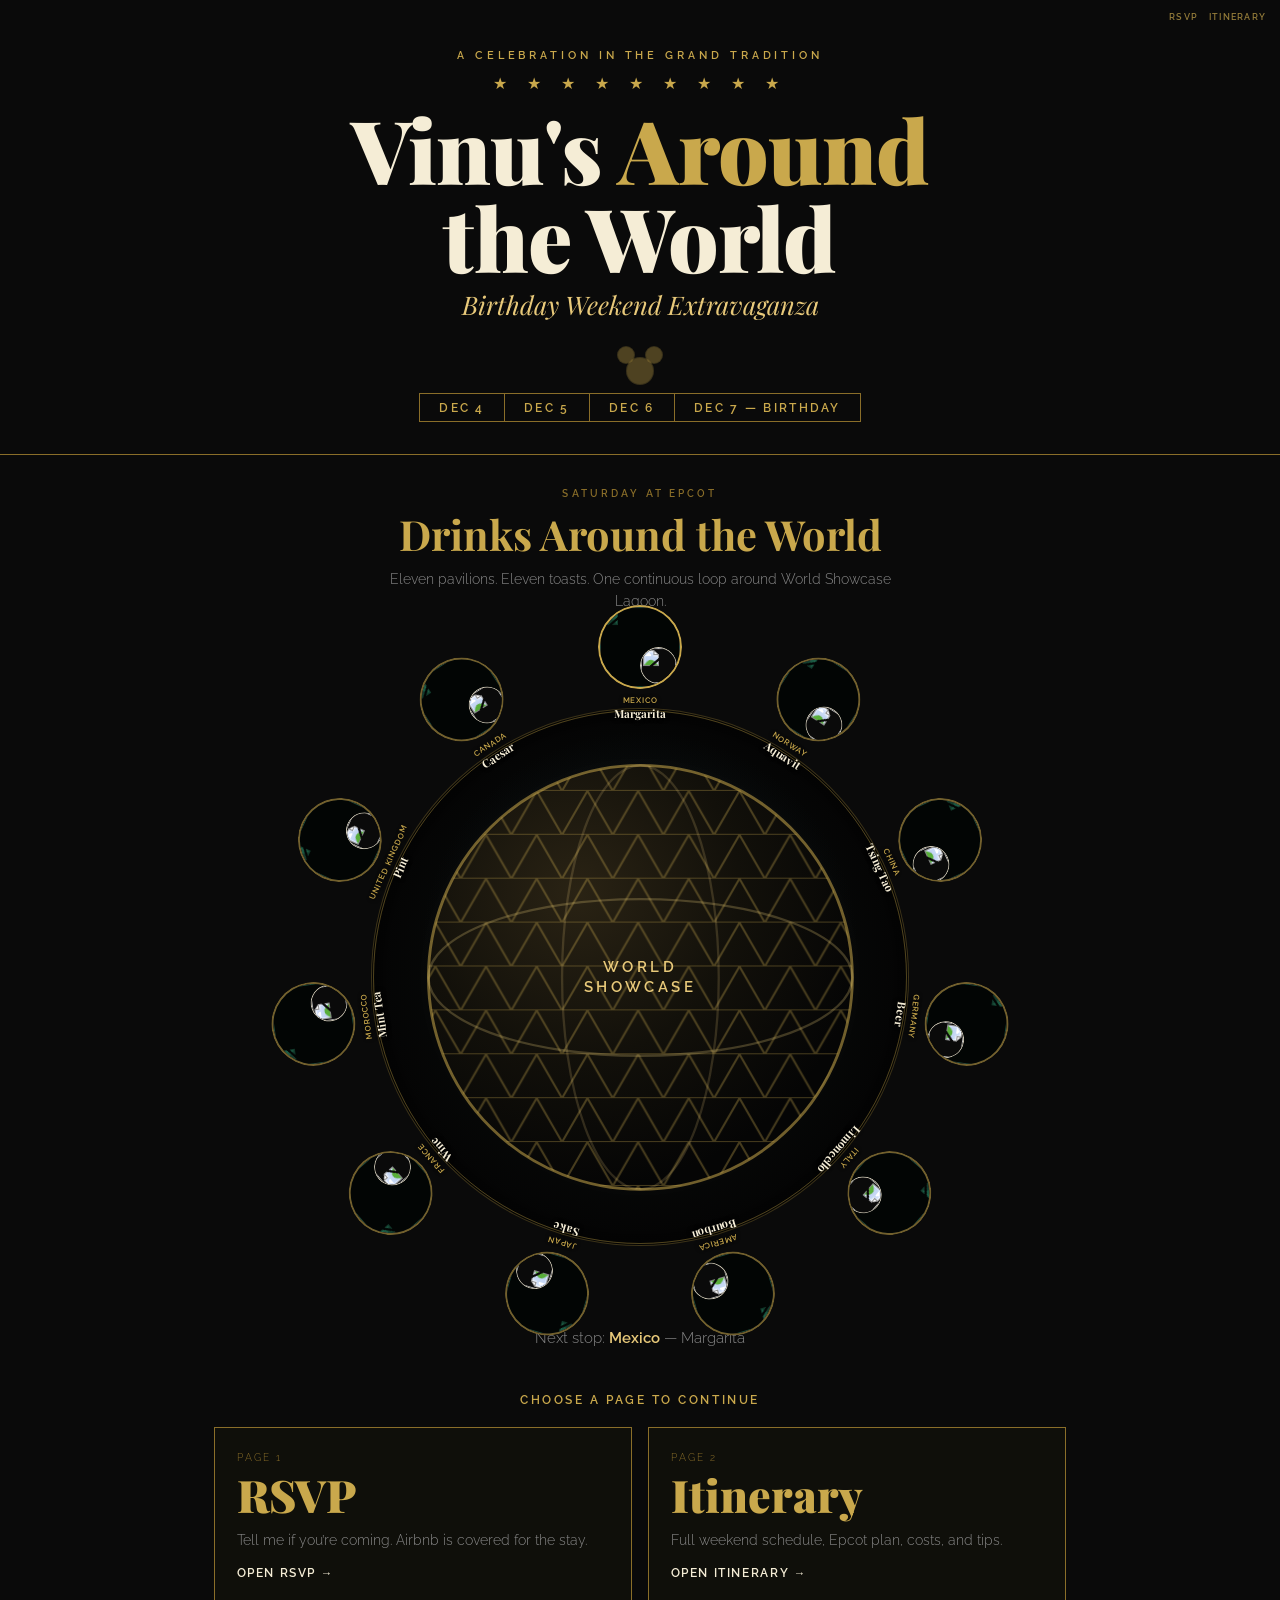
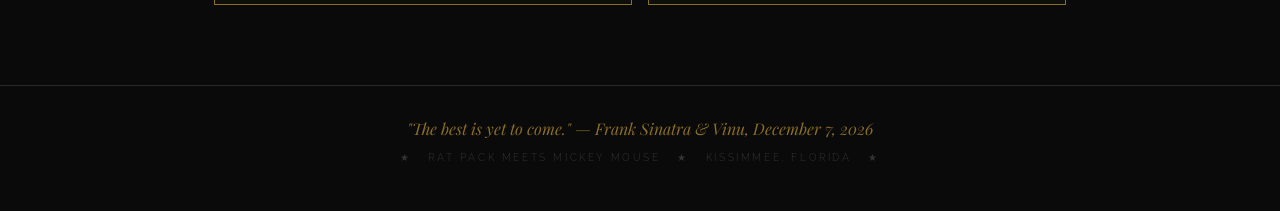
==== commit 8e3bc8f9: "Force circular World Showcase cards with clip-path badges. Use a round country disc and overlapping " ====
--- a/index.html
+++ b/index.html
@@ -14,7 +14,7 @@
       href="https://fonts.googleapis.com/css2?family=Playfair+Display:wght@400;700;900&family=Raleway:wght@300;400;600&display=swap"
       rel="stylesheet"
     />
-    <link rel="stylesheet" href="styles.css" />
+    <link rel="stylesheet" href="styles.css?v=circular3" />
   </head>
   <body>
     <nav class="top-links" aria-label="Primary">
--- a/styles.css
+++ b/styles.css
@@ -1034,7 +1034,7 @@
   display: flex;
   flex-direction: column;
   align-items: center;
-  gap: 0.3rem;
+  gap: 0.35rem;
   opacity: 1;
   visibility: visible;
 }
@@ -1043,14 +1043,16 @@
   position: relative;
   width: var(--card-size);
   height: var(--card-size);
-  display: grid;
-  grid-template-columns: 1fr 1fr;
   margin: 0;
+  flex-shrink: 0;
   border-radius: 50%;
   overflow: hidden;
-  border: 1px solid rgba(201, 168, 76, 0.45);
+  isolation: isolate;
+  border: 2px solid rgba(201, 168, 76, 0.55);
   background: #0a0a0a;
-  flex-shrink: 0;
+  aspect-ratio: 1 / 1;
+  clip-path: circle(50% at 50% 50%);
+  -webkit-clip-path: circle(50% at 50% 50%);
   transition:
     border-color 200ms ease,
     box-shadow 200ms ease;
@@ -1058,16 +1060,34 @@
 
 .pavilion.is-active .pavilion-media {
   border-color: var(--gold);
-  box-shadow: 0 0 0 2px rgba(201, 168, 76, 0.25);
+  box-shadow: 0 0 0 2px rgba(201, 168, 76, 0.28);
 }
 
 .pavilion-country-img,
 .pavilion-drink-img {
-  position: relative;
-  width: 100%;
-  height: 100%;
+  position: absolute;
   overflow: hidden;
   background: #0a0a0a;
+  border-radius: 50%;
+}
+
+.pavilion-country-img {
+  inset: 0;
+  z-index: 1;
+  clip-path: circle(50% at 50% 50%);
+  -webkit-clip-path: circle(50% at 50% 50%);
+}
+
+.pavilion-drink-img {
+  right: 4%;
+  bottom: 4%;
+  z-index: 2;
+  width: 46%;
+  height: 46%;
+  border: 1.5px solid rgba(245, 237, 214, 0.85);
+  box-shadow: 0 2px 8px rgba(0, 0, 0, 0.55);
+  clip-path: circle(50% at 50% 50%);
+  -webkit-clip-path: circle(50% at 50% 50%);
 }
 
 .pavilion-country-img img,
@@ -1076,6 +1096,7 @@
   height: 100%;
   object-fit: cover;
   display: block;
+  border-radius: 50%;
 }
 
 .pavilion-country-img img {
@@ -1086,6 +1107,7 @@
   content: "";
   position: absolute;
   inset: 0;
+  border-radius: 50%;
   background: #1f6a4f;
   mix-blend-mode: multiply;
   pointer-events: none;
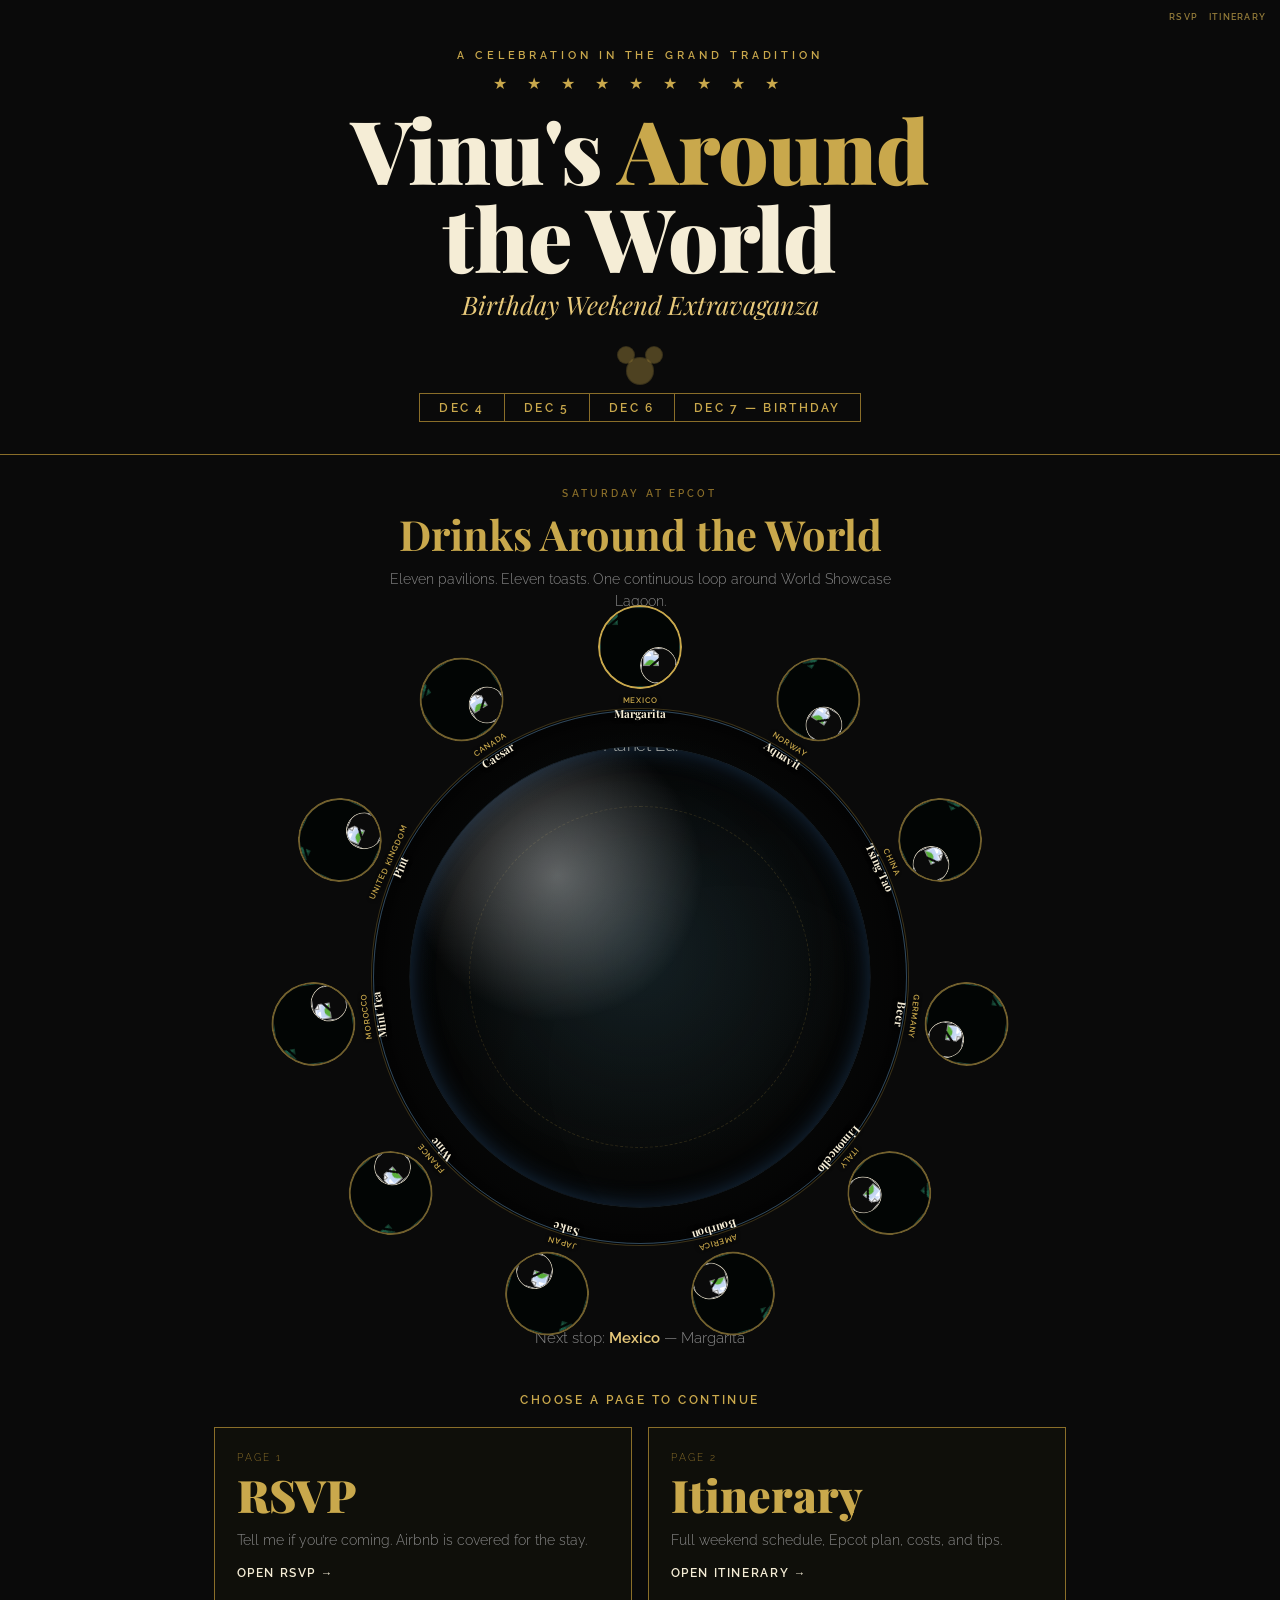
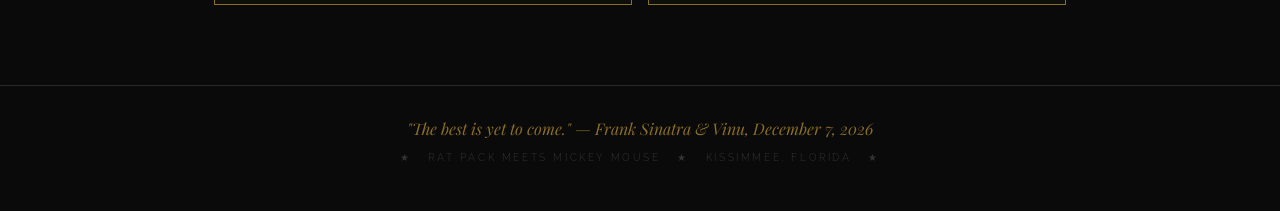
==== commit 487f7d5c: "Replace the gold center disc with a rotating Earth globe. Use a real planet image with atmosphere sh" ====
--- a/index.html
+++ b/index.html
@@ -14,7 +14,7 @@
       href="https://fonts.googleapis.com/css2?family=Playfair+Display:wght@400;700;900&family=Raleway:wght@300;400;600&display=swap"
       rel="stylesheet"
     />
-    <link rel="stylesheet" href="styles.css?v=circular3" />
+    <link rel="stylesheet" href="styles.css?v=globe1" />
   </head>
   <body>
     <nav class="top-links" aria-label="Primary">
@@ -378,68 +378,15 @@
 
         <div class="spaceship-earth">
           <div class="earth-core">
-            <svg class="earth-geodesic" viewBox="0 0 200 200" role="img">
-              <defs>
-                <pattern
-                  id="geo"
-                  width="20"
-                  height="17.32"
-                  patternUnits="userSpaceOnUse"
-                  patternTransform="scale(1.1)"
-                >
-                  <path
-                    d="M10 0 L20 17.32 L0 17.32 Z"
-                    fill="none"
-                    stroke="rgba(201,168,76,0.35)"
-                    stroke-width="0.8"
-                  />
-                </pattern>
-                <radialGradient id="earthGlow" cx="35%" cy="30%" r="70%">
-                  <stop offset="0%" stop-color="#2a2314" />
-                  <stop offset="55%" stop-color="#12100a" />
-                  <stop offset="100%" stop-color="#050505" />
-                </radialGradient>
-              </defs>
-              <circle cx="100" cy="100" r="92" fill="url(#earthGlow)" />
-              <circle
-                cx="100"
-                cy="100"
-                r="92"
-                fill="url(#geo)"
-                opacity="0.95"
-              />
-              <circle
-                cx="100"
-                cy="100"
-                r="92"
-                fill="none"
-                stroke="#c9a84c"
-                stroke-width="1.25"
-                opacity="0.55"
-              />
-              <ellipse
-                cx="100"
-                cy="100"
-                rx="92"
-                ry="34"
-                fill="none"
-                stroke="rgba(232,201,122,0.25)"
-                stroke-width="1"
-              />
-              <ellipse
-                cx="100"
-                cy="100"
-                rx="34"
-                ry="92"
-                fill="none"
-                stroke="rgba(232,201,122,0.18)"
-                stroke-width="1"
-              />
-            </svg>
-            <div class="earth-label">
-              <span>World</span>
-              <span>Showcase</span>
-            </div>
+            <img
+              class="earth-globe-img"
+              src="https://images.unsplash.com/photo-1614730321146-b6fa6a46bcb0?auto=format&fit=crop&w=900&h=900&q=80"
+              alt="Planet Earth"
+              width="900"
+              height="900"
+            />
+            <div class="earth-shine" aria-hidden="true"></div>
+            <div class="earth-atmosphere" aria-hidden="true"></div>
           </div>
           <div class="earth-ripple"></div>
           <div class="earth-ripple earth-ripple-delay"></div>
--- a/styles.css
+++ b/styles.css
@@ -1155,38 +1155,57 @@
   width: 100%;
   height: 100%;
   border-radius: 50%;
-  animation: earth-turn 36s linear infinite;
-}
-
-.earth-geodesic {
+  overflow: hidden;
+  isolation: isolate;
+  aspect-ratio: 1 / 1;
+  clip-path: circle(50% at 50% 50%);
+  -webkit-clip-path: circle(50% at 50% 50%);
+  box-shadow:
+    inset -18px -10px 36px rgba(0, 0, 0, 0.55),
+    0 0 0 1px rgba(120, 170, 220, 0.25);
+  animation: earth-turn 48s linear infinite;
+}
+
+.earth-globe-img {
   width: 100%;
   height: 100%;
+  object-fit: cover;
   display: block;
   border-radius: 50%;
-  overflow: hidden;
-}
-
-.earth-label {
+  transform: scale(1.05);
+}
+
+.earth-shine {
   position: absolute;
   inset: 0;
-  display: flex;
-  flex-direction: column;
-  align-items: center;
-  justify-content: center;
-  gap: 0.15rem;
-  font-size: clamp(0.7rem, 2.2vw, 0.95rem);
-  font-weight: 600;
-  letter-spacing: 0.22em;
-  text-transform: uppercase;
-  color: var(--gold-light);
-  animation: earth-turn-reverse 36s linear infinite;
+  border-radius: 50%;
+  background:
+    radial-gradient(
+      circle at 32% 28%,
+      rgba(255, 255, 255, 0.35),
+      transparent 32%
+    ),
+    radial-gradient(
+      circle at 70% 70%,
+      transparent 40%,
+      rgba(0, 0, 0, 0.45) 100%
+    );
+  pointer-events: none;
+}
+
+.earth-atmosphere {
+  position: absolute;
+  inset: 0;
+  border-radius: 50%;
+  box-shadow: inset 0 0 24px rgba(90, 170, 255, 0.28);
+  pointer-events: none;
 }
 
 .earth-ripple {
   position: absolute;
   inset: -8%;
   border-radius: 50%;
-  border: 1px solid rgba(201, 168, 76, 0.22);
+  border: 1px solid rgba(120, 180, 230, 0.22);
   animation: ripple 4.5s ease-out infinite;
 }
 
@@ -1224,12 +1243,6 @@
 @keyframes earth-turn {
   to {
     transform: rotate(360deg);
-  }
-}
-
-@keyframes earth-turn-reverse {
-  to {
-    transform: rotate(-360deg);
   }
 }
 
@@ -1319,7 +1332,6 @@
   .world-orbit,
   .pavilion-card,
   .earth-core,
-  .earth-label,
   .world-lagoon::after,
   .earth-ripple,
   .choose-card:hover {
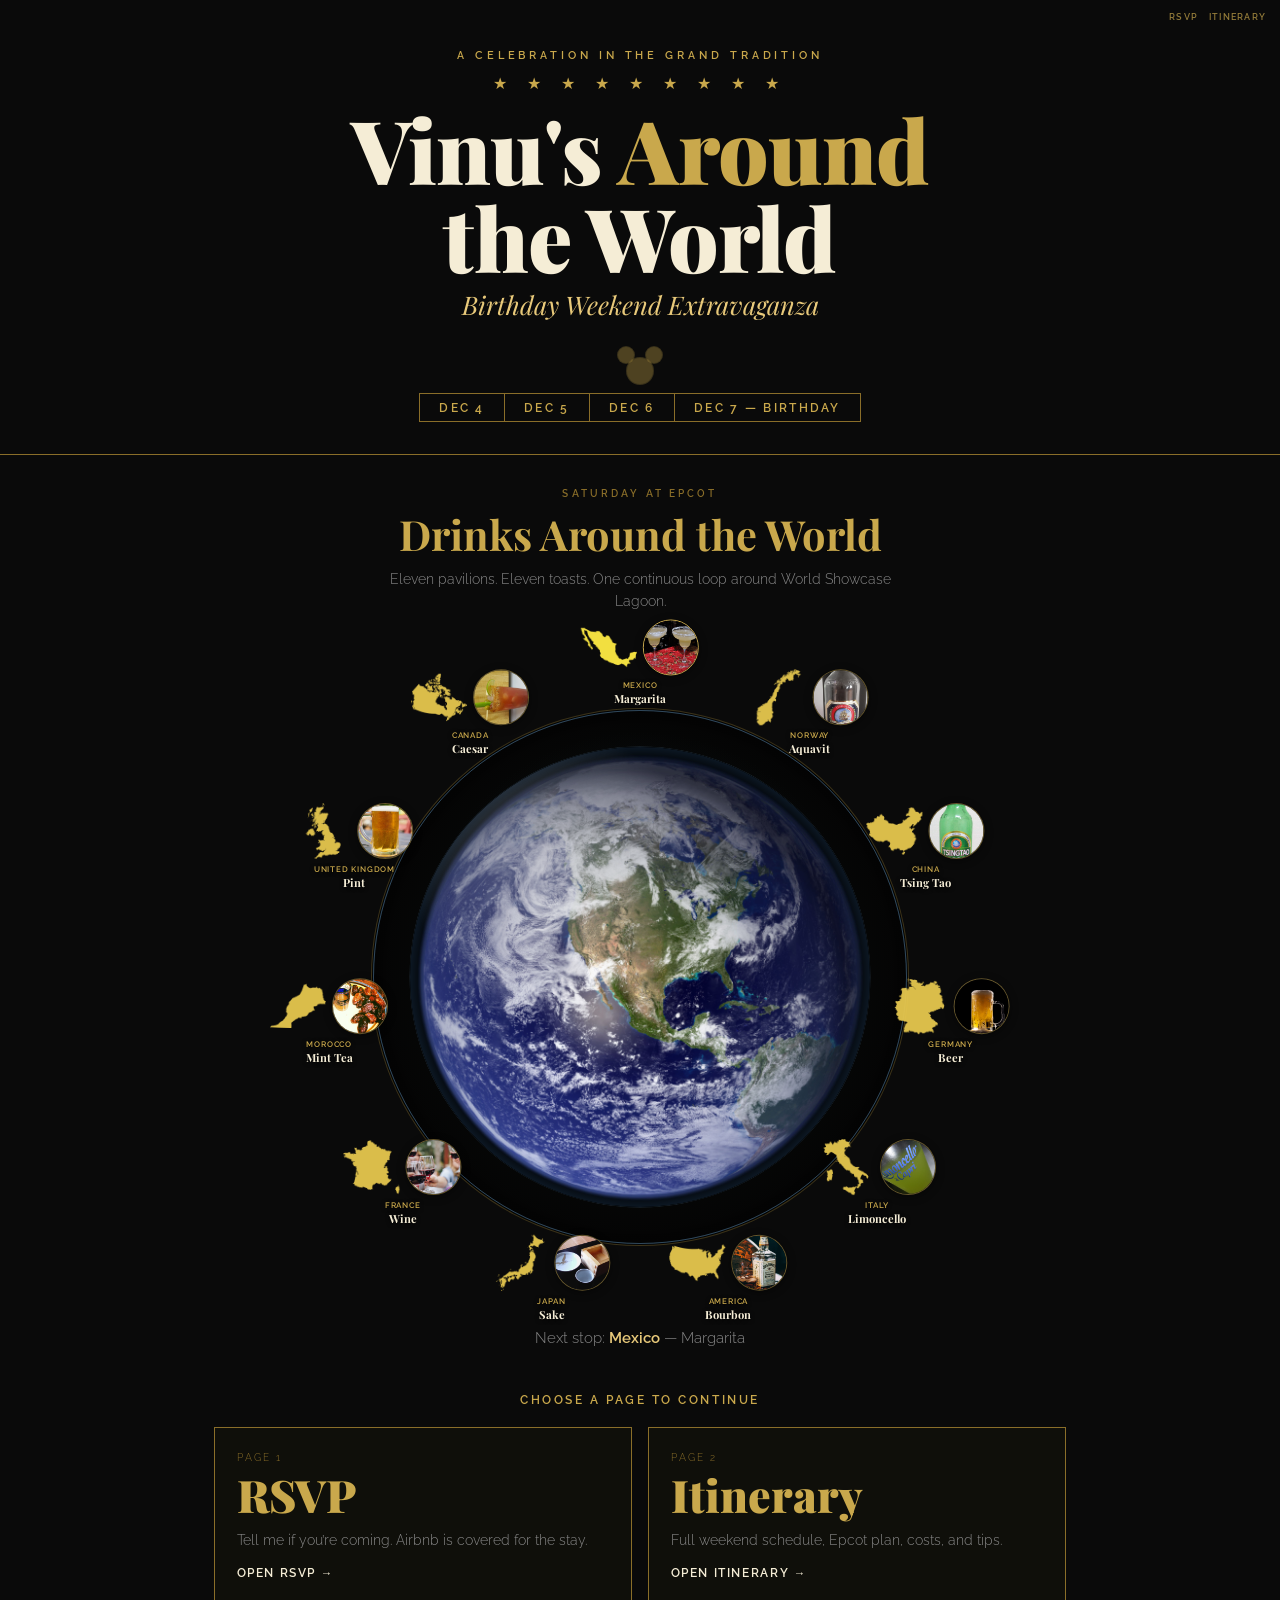
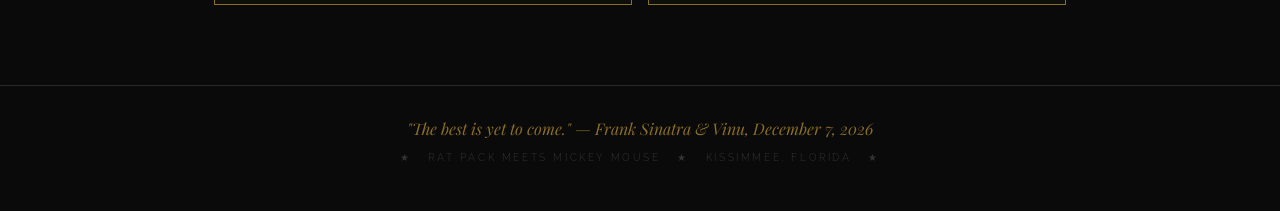
==== commit e672aa7a: "Host globe and drink photos locally so World Showcase images load reliably. Replace broken remote im" ====
--- a/index.html
+++ b/index.html
@@ -14,7 +14,7 @@
       href="https://fonts.googleapis.com/css2?family=Playfair+Display:wght@400;700;900&family=Raleway:wght@300;400;600&display=swap"
       rel="stylesheet"
     />
-    <link rel="stylesheet" href="styles.css?v=globe1" />
+    <link rel="stylesheet" href="styles.css?v=assets3" />
   </head>
   <body>
     <nav class="top-links" aria-label="Primary">
@@ -67,310 +67,332 @@
         <div class="world-lagoon"></div>
         <div class="world-orbit">
           <div class="pavilion" style="--i: 0">
-            <div class="pavilion-card">
-              <div class="pavilion-media">
-                <div class="pavilion-country-img">
-                  <img
-                    src="https://images.unsplash.com/photo-1518638150340-f706e86654de?auto=format&fit=crop&w=160&h=160&q=70"
-                    alt=""
-                    width="80"
-                    height="80"
-                    loading="lazy"
-                  />
-                </div>
-                <div class="pavilion-drink-img">
-                  <img
-                    src="https://images.unsplash.com/photo-1551538827-9c037cb4f32a?auto=format&fit=crop&w=160&h=160&q=70"
-                    alt=""
-                    width="80"
-                    height="80"
-                    loading="lazy"
-                  />
-                </div>
-              </div>
-              <div class="pavilion-meta">
-              <span class="pavilion-country">Mexico</span>
-                <span class="pavilion-drink">Margarita</span>
+            <div class="pavilion-stabilize">
+              <div class="pavilion-card">
+                <div class="pavilion-row">
+                  <div class="country-outline" title="Mexico">
+                    <img
+                      src="assets/maps/mx.png"
+                      alt="Mexico outline"
+                      width="128"
+                      height="128"
+                      loading="lazy"
+                    />
+                  </div>
+                  <div class="drink-photo">
+                    <img
+                      src="assets/drinks/margarita.jpg"
+                      alt="Margarita"
+                      width="200"
+                      height="200"
+                      loading="lazy"
+                    />
+                  </div>
+                </div>
+                <div class="pavilion-meta">
+                  <span class="pavilion-country">Mexico</span>
+                  <span class="pavilion-drink">Margarita</span>
+                </div>
               </div>
             </div>
           </div>
           <div class="pavilion" style="--i: 1">
-            <div class="pavilion-card">
-              <div class="pavilion-media">
-                <div class="pavilion-country-img">
-                  <img
-                    src="https://images.unsplash.com/photo-1520769945061-0a448c463865?auto=format&fit=crop&w=160&h=160&q=70"
-                    alt=""
-                    width="80"
-                    height="80"
-                    loading="lazy"
-                  />
-                </div>
-                <div class="pavilion-drink-img">
-                  <img
-                    src="https://images.unsplash.com/photo-1514362545857-3bc16c4c7d1b?auto=format&fit=crop&w=160&h=160&q=70"
-                    alt=""
-                    width="80"
-                    height="80"
-                    loading="lazy"
-                  />
-                </div>
-              </div>
-              <div class="pavilion-meta">
-              <span class="pavilion-country">Norway</span>
-                <span class="pavilion-drink">Aquavit</span>
+            <div class="pavilion-stabilize">
+              <div class="pavilion-card">
+                <div class="pavilion-row">
+                  <div class="country-outline" title="Norway">
+                    <img
+                      src="assets/maps/no.png"
+                      alt="Norway outline"
+                      width="128"
+                      height="128"
+                      loading="lazy"
+                    />
+                  </div>
+                  <div class="drink-photo">
+                    <img
+                      src="assets/drinks/aquavit.jpg"
+                      alt="Aquavit"
+                      width="200"
+                      height="200"
+                      loading="lazy"
+                    />
+                  </div>
+                </div>
+                <div class="pavilion-meta">
+                  <span class="pavilion-country">Norway</span>
+                  <span class="pavilion-drink">Aquavit</span>
+                </div>
               </div>
             </div>
           </div>
           <div class="pavilion" style="--i: 2">
-            <div class="pavilion-card">
-              <div class="pavilion-media">
-                <div class="pavilion-country-img">
-                  <img
-                    src="https://images.unsplash.com/photo-1508804185872-d7badad00f7d?auto=format&fit=crop&w=160&h=160&q=70"
-                    alt=""
-                    width="80"
-                    height="80"
-                    loading="lazy"
-                  />
-                </div>
-                <div class="pavilion-drink-img">
-                  <img
-                    src="https://images.unsplash.com/photo-1608270586620-248524c67de9?auto=format&fit=crop&w=160&h=160&q=70"
-                    alt=""
-                    width="80"
-                    height="80"
-                    loading="lazy"
-                  />
-                </div>
-              </div>
-              <div class="pavilion-meta">
-              <span class="pavilion-country">China</span>
-                <span class="pavilion-drink">Tsing Tao</span>
+            <div class="pavilion-stabilize">
+              <div class="pavilion-card">
+                <div class="pavilion-row">
+                  <div class="country-outline" title="China">
+                    <img
+                      src="assets/maps/cn.png"
+                      alt="China outline"
+                      width="128"
+                      height="128"
+                      loading="lazy"
+                    />
+                  </div>
+                  <div class="drink-photo">
+                    <img
+                      src="assets/drinks/tsingtao.jpg"
+                      alt="Tsing Tao"
+                      width="200"
+                      height="200"
+                      loading="lazy"
+                    />
+                  </div>
+                </div>
+                <div class="pavilion-meta">
+                  <span class="pavilion-country">China</span>
+                  <span class="pavilion-drink">Tsing Tao</span>
+                </div>
               </div>
             </div>
           </div>
           <div class="pavilion" style="--i: 3">
-            <div class="pavilion-card">
-              <div class="pavilion-media">
-                <div class="pavilion-country-img">
-                  <img
-                    src="https://images.unsplash.com/photo-1467269204594-9661b134dd2b?auto=format&fit=crop&w=160&h=160&q=70"
-                    alt=""
-                    width="80"
-                    height="80"
-                    loading="lazy"
-                  />
-                </div>
-                <div class="pavilion-drink-img">
-                  <img
-                    src="https://images.unsplash.com/photo-1436076863939-06870fe779c2?auto=format&fit=crop&w=160&h=160&q=70"
-                    alt=""
-                    width="80"
-                    height="80"
-                    loading="lazy"
-                  />
-                </div>
-              </div>
-              <div class="pavilion-meta">
-              <span class="pavilion-country">Germany</span>
-                <span class="pavilion-drink">Beer</span>
+            <div class="pavilion-stabilize">
+              <div class="pavilion-card">
+                <div class="pavilion-row">
+                  <div class="country-outline" title="Germany">
+                    <img
+                      src="assets/maps/de.png"
+                      alt="Germany outline"
+                      width="128"
+                      height="128"
+                      loading="lazy"
+                    />
+                  </div>
+                  <div class="drink-photo">
+                    <img
+                      src="assets/drinks/beer.jpg"
+                      alt="Beer"
+                      width="200"
+                      height="200"
+                      loading="lazy"
+                    />
+                  </div>
+                </div>
+                <div class="pavilion-meta">
+                  <span class="pavilion-country">Germany</span>
+                  <span class="pavilion-drink">Beer</span>
+                </div>
               </div>
             </div>
           </div>
           <div class="pavilion" style="--i: 4">
-            <div class="pavilion-card">
-              <div class="pavilion-media">
-                <div class="pavilion-country-img">
-                  <img
-                    src="https://images.unsplash.com/photo-1523906834658-6e24ef2386f9?auto=format&fit=crop&w=160&h=160&q=70"
-                    alt=""
-                    width="80"
-                    height="80"
-                    loading="lazy"
-                  />
-                </div>
-                <div class="pavilion-drink-img">
-                  <img
-                    src="https://images.unsplash.com/photo-1551024709-8cd391bd2670?auto=format&fit=crop&w=160&h=160&q=70"
-                    alt=""
-                    width="80"
-                    height="80"
-                    loading="lazy"
-                  />
-                </div>
-              </div>
-              <div class="pavilion-meta">
-              <span class="pavilion-country">Italy</span>
-                <span class="pavilion-drink">Limoncello</span>
+            <div class="pavilion-stabilize">
+              <div class="pavilion-card">
+                <div class="pavilion-row">
+                  <div class="country-outline" title="Italy">
+                    <img
+                      src="assets/maps/it.png"
+                      alt="Italy outline"
+                      width="128"
+                      height="128"
+                      loading="lazy"
+                    />
+                  </div>
+                  <div class="drink-photo">
+                    <img
+                      src="assets/drinks/limoncello.jpg"
+                      alt="Limoncello"
+                      width="200"
+                      height="200"
+                      loading="lazy"
+                    />
+                  </div>
+                </div>
+                <div class="pavilion-meta">
+                  <span class="pavilion-country">Italy</span>
+                  <span class="pavilion-drink">Limoncello</span>
+                </div>
               </div>
             </div>
           </div>
           <div class="pavilion" style="--i: 5">
-            <div class="pavilion-card">
-              <div class="pavilion-media">
-                <div class="pavilion-country-img">
-                  <img
-                    src="https://images.unsplash.com/photo-1485738422979-f5c462d49f74?auto=format&fit=crop&w=160&h=160&q=70"
-                    alt=""
-                    width="80"
-                    height="80"
-                    loading="lazy"
-                  />
-                </div>
-                <div class="pavilion-drink-img">
-                  <img
-                    src="https://images.unsplash.com/photo-1527281400683-1aae777175f8?auto=format&fit=crop&w=160&h=160&q=70"
-                    alt=""
-                    width="80"
-                    height="80"
-                    loading="lazy"
-                  />
-                </div>
-              </div>
-              <div class="pavilion-meta">
-              <span class="pavilion-country">America</span>
-                <span class="pavilion-drink">Bourbon</span>
+            <div class="pavilion-stabilize">
+              <div class="pavilion-card">
+                <div class="pavilion-row">
+                  <div class="country-outline" title="America">
+                    <img
+                      src="assets/maps/us.png"
+                      alt="America outline"
+                      width="128"
+                      height="128"
+                      loading="lazy"
+                    />
+                  </div>
+                  <div class="drink-photo">
+                    <img
+                      src="assets/drinks/bourbon.jpg"
+                      alt="Bourbon"
+                      width="200"
+                      height="200"
+                      loading="lazy"
+                    />
+                  </div>
+                </div>
+                <div class="pavilion-meta">
+                  <span class="pavilion-country">America</span>
+                  <span class="pavilion-drink">Bourbon</span>
+                </div>
               </div>
             </div>
           </div>
           <div class="pavilion" style="--i: 6">
-            <div class="pavilion-card">
-              <div class="pavilion-media">
-                <div class="pavilion-country-img">
-                  <img
-                    src="https://images.unsplash.com/photo-1493976040374-85c8e12f0c0e?auto=format&fit=crop&w=160&h=160&q=70"
-                    alt=""
-                    width="80"
-                    height="80"
-                    loading="lazy"
-                  />
-                </div>
-                <div class="pavilion-drink-img">
-                  <img
-                    src="https://images.unsplash.com/photo-1571767457377-987bf17c68d4?auto=format&fit=crop&w=160&h=160&q=70"
-                    alt=""
-                    width="80"
-                    height="80"
-                    loading="lazy"
-                  />
-                </div>
-              </div>
-              <div class="pavilion-meta">
-              <span class="pavilion-country">Japan</span>
-                <span class="pavilion-drink">Sake</span>
+            <div class="pavilion-stabilize">
+              <div class="pavilion-card">
+                <div class="pavilion-row">
+                  <div class="country-outline" title="Japan">
+                    <img
+                      src="assets/maps/jp.png"
+                      alt="Japan outline"
+                      width="128"
+                      height="128"
+                      loading="lazy"
+                    />
+                  </div>
+                  <div class="drink-photo">
+                    <img
+                      src="assets/drinks/sake.jpg"
+                      alt="Sake"
+                      width="200"
+                      height="200"
+                      loading="lazy"
+                    />
+                  </div>
+                </div>
+                <div class="pavilion-meta">
+                  <span class="pavilion-country">Japan</span>
+                  <span class="pavilion-drink">Sake</span>
+                </div>
               </div>
             </div>
           </div>
           <div class="pavilion" style="--i: 7">
-            <div class="pavilion-card">
-              <div class="pavilion-media">
-                <div class="pavilion-country-img">
-                  <img
-                    src="https://images.unsplash.com/photo-1502602898657-3e91760cbb34?auto=format&fit=crop&w=160&h=160&q=70"
-                    alt=""
-                    width="80"
-                    height="80"
-                    loading="lazy"
-                  />
-                </div>
-                <div class="pavilion-drink-img">
-                  <img
-                    src="https://images.unsplash.com/photo-1510812431401-41d2bd2722f3?auto=format&fit=crop&w=160&h=160&q=70"
-                    alt=""
-                    width="80"
-                    height="80"
-                    loading="lazy"
-                  />
-                </div>
-              </div>
-              <div class="pavilion-meta">
-              <span class="pavilion-country">France</span>
-                <span class="pavilion-drink">Wine</span>
+            <div class="pavilion-stabilize">
+              <div class="pavilion-card">
+                <div class="pavilion-row">
+                  <div class="country-outline" title="France">
+                    <img
+                      src="assets/maps/fr.png"
+                      alt="France outline"
+                      width="128"
+                      height="128"
+                      loading="lazy"
+                    />
+                  </div>
+                  <div class="drink-photo">
+                    <img
+                      src="assets/drinks/wine.jpg"
+                      alt="Wine"
+                      width="200"
+                      height="200"
+                      loading="lazy"
+                    />
+                  </div>
+                </div>
+                <div class="pavilion-meta">
+                  <span class="pavilion-country">France</span>
+                  <span class="pavilion-drink">Wine</span>
+                </div>
               </div>
             </div>
           </div>
           <div class="pavilion" style="--i: 8">
-            <div class="pavilion-card">
-              <div class="pavilion-media">
-                <div class="pavilion-country-img">
-                  <img
-                    src="https://images.unsplash.com/photo-1489749798305-4fea3ae63d43?auto=format&fit=crop&w=160&h=160&q=70"
-                    alt=""
-                    width="80"
-                    height="80"
-                    loading="lazy"
-                  />
-                </div>
-                <div class="pavilion-drink-img">
-                  <img
-                    src="https://images.unsplash.com/photo-1571934811356-5cc061b6821f?auto=format&fit=crop&w=160&h=160&q=70"
-                    alt=""
-                    width="80"
-                    height="80"
-                    loading="lazy"
-                  />
-                </div>
-              </div>
-              <div class="pavilion-meta">
-              <span class="pavilion-country">Morocco</span>
-                <span class="pavilion-drink">Mint Tea</span>
+            <div class="pavilion-stabilize">
+              <div class="pavilion-card">
+                <div class="pavilion-row">
+                  <div class="country-outline" title="Morocco">
+                    <img
+                      src="assets/maps/ma.png"
+                      alt="Morocco outline"
+                      width="128"
+                      height="128"
+                      loading="lazy"
+                    />
+                  </div>
+                  <div class="drink-photo">
+                    <img
+                      src="assets/drinks/mint-tea.jpg"
+                      alt="Mint Tea"
+                      width="200"
+                      height="200"
+                      loading="lazy"
+                    />
+                  </div>
+                </div>
+                <div class="pavilion-meta">
+                  <span class="pavilion-country">Morocco</span>
+                  <span class="pavilion-drink">Mint Tea</span>
+                </div>
               </div>
             </div>
           </div>
           <div class="pavilion" style="--i: 9">
-            <div class="pavilion-card">
-              <div class="pavilion-media">
-                <div class="pavilion-country-img">
-                  <img
-                    src="https://images.unsplash.com/photo-1513635269975-59663e0ac1ad?auto=format&fit=crop&w=160&h=160&q=70"
-                    alt=""
-                    width="80"
-                    height="80"
-                    loading="lazy"
-                  />
-                </div>
-                <div class="pavilion-drink-img">
-                  <img
-                    src="https://images.unsplash.com/photo-1608270586620-248524c67de9?auto=format&fit=crop&w=160&h=160&q=70"
-                    alt=""
-                    width="80"
-                    height="80"
-                    loading="lazy"
-                  />
-                </div>
-              </div>
-              <div class="pavilion-meta">
-              <span class="pavilion-country">United Kingdom</span>
-                <span class="pavilion-drink">Pint</span>
+            <div class="pavilion-stabilize">
+              <div class="pavilion-card">
+                <div class="pavilion-row">
+                  <div class="country-outline" title="United Kingdom">
+                    <img
+                      src="assets/maps/gb.png"
+                      alt="United Kingdom outline"
+                      width="128"
+                      height="128"
+                      loading="lazy"
+                    />
+                  </div>
+                  <div class="drink-photo">
+                    <img
+                      src="assets/drinks/pint.jpg"
+                      alt="Pint"
+                      width="200"
+                      height="200"
+                      loading="lazy"
+                    />
+                  </div>
+                </div>
+                <div class="pavilion-meta">
+                  <span class="pavilion-country">United Kingdom</span>
+                  <span class="pavilion-drink">Pint</span>
+                </div>
               </div>
             </div>
           </div>
           <div class="pavilion" style="--i: 10">
-            <div class="pavilion-card">
-              <div class="pavilion-media">
-                <div class="pavilion-country-img">
-                  <img
-                    src="https://images.unsplash.com/photo-1503614472-8c93d56e92ce?auto=format&fit=crop&w=160&h=160&q=70"
-                    alt=""
-                    width="80"
-                    height="80"
-                    loading="lazy"
-                  />
-                </div>
-                <div class="pavilion-drink-img">
-                  <img
-                    src="https://images.unsplash.com/photo-1546171753-97d7676e4602?auto=format&fit=crop&w=160&h=160&q=70"
-                    alt=""
-                    width="80"
-                    height="80"
-                    loading="lazy"
-                  />
-                </div>
-              </div>
-              <div class="pavilion-meta">
-              <span class="pavilion-country">Canada</span>
-                <span class="pavilion-drink">Caesar</span>
+            <div class="pavilion-stabilize">
+              <div class="pavilion-card">
+                <div class="pavilion-row">
+                  <div class="country-outline" title="Canada">
+                    <img
+                      src="assets/maps/ca.png"
+                      alt="Canada outline"
+                      width="128"
+                      height="128"
+                      loading="lazy"
+                    />
+                  </div>
+                  <div class="drink-photo">
+                    <img
+                      src="assets/drinks/caesar.jpg"
+                      alt="Caesar"
+                      width="200"
+                      height="200"
+                      loading="lazy"
+                    />
+                  </div>
+                </div>
+                <div class="pavilion-meta">
+                  <span class="pavilion-country">Canada</span>
+                  <span class="pavilion-drink">Caesar</span>
+                </div>
               </div>
             </div>
           </div>
@@ -380,8 +402,8 @@
           <div class="earth-core">
             <img
               class="earth-globe-img"
-              src="https://images.unsplash.com/photo-1614730321146-b6fa6a46bcb0?auto=format&fit=crop&w=900&h=900&q=80"
-              alt="Planet Earth"
+              src="assets/globe.jpg"
+              alt="Earth globe"
               width="900"
               height="900"
             />
--- a/styles.css
+++ b/styles.css
@@ -973,7 +973,6 @@
 .world-stage {
   --orbit-size: min(94vw, 640px);
   --orbit-radius: calc(var(--orbit-size) / 2 - 6px);
-  --card-size: 5.25rem;
   position: relative;
   width: var(--orbit-size);
   height: var(--orbit-size);
@@ -1021,96 +1020,83 @@
   transform: rotate(var(--angle)) translateY(calc(var(--orbit-radius) * -1));
 }
 
+.pavilion-stabilize {
+  position: absolute;
+  left: 0;
+  top: 0;
+  transform: rotate(calc(var(--angle) * -1));
+  animation: stabilize-spin 48s linear infinite;
+}
+
 .pavilion-card {
   position: absolute;
-  left: 50%;
-  top: 50%;
-  width: var(--card-size);
+  left: 0;
+  top: 0;
+  transform: translate(-50%, -50%);
+  display: flex;
+  flex-direction: column;
+  align-items: center;
+  gap: 0.3rem;
+  width: max-content;
   padding: 0;
   border: 0;
   background: transparent;
-  transform: translate(-50%, -50%);
-  animation: card-counter 48s linear infinite;
-  display: flex;
-  flex-direction: column;
-  align-items: center;
-  gap: 0.35rem;
   opacity: 1;
   visibility: visible;
 }
 
-.pavilion-media {
-  position: relative;
-  width: var(--card-size);
-  height: var(--card-size);
-  margin: 0;
+.pavilion-row {
+  display: flex;
+  align-items: center;
+  gap: 0.4rem;
+}
+
+.country-outline,
+.drink-photo {
+  width: 3.5rem;
+  height: 3.5rem;
+}
+
+.country-outline img {
+  width: 100%;
+  height: 100%;
+  object-fit: contain;
+  display: block;
+  /* Black silhouette → gold */
+  filter: invert(77%) sepia(35%) saturate(650%) hue-rotate(6deg) brightness(95%);
+  opacity: 0.95;
+}
+
+.pavilion.is-active .country-outline img {
+  filter: invert(83%) sepia(40%) saturate(700%) hue-rotate(2deg) brightness(105%);
+}
+
+.country-outline {
+  display: grid;
+  place-items: center;
   flex-shrink: 0;
+}
+
+.drink-photo {
+  flex-shrink: 0;
+  overflow: hidden;
   border-radius: 50%;
-  overflow: hidden;
-  isolation: isolate;
-  border: 2px solid rgba(201, 168, 76, 0.55);
-  background: #0a0a0a;
-  aspect-ratio: 1 / 1;
-  clip-path: circle(50% at 50% 50%);
-  -webkit-clip-path: circle(50% at 50% 50%);
-  transition:
-    border-color 200ms ease,
-    box-shadow 200ms ease;
-}
-
-.pavilion.is-active .pavilion-media {
-  border-color: var(--gold);
-  box-shadow: 0 0 0 2px rgba(201, 168, 76, 0.28);
-}
-
-.pavilion-country-img,
-.pavilion-drink-img {
-  position: absolute;
-  overflow: hidden;
-  background: #0a0a0a;
-  border-radius: 50%;
-}
-
-.pavilion-country-img {
-  inset: 0;
-  z-index: 1;
-  clip-path: circle(50% at 50% 50%);
-  -webkit-clip-path: circle(50% at 50% 50%);
-}
-
-.pavilion-drink-img {
-  right: 4%;
-  bottom: 4%;
-  z-index: 2;
-  width: 46%;
-  height: 46%;
-  border: 1.5px solid rgba(245, 237, 214, 0.85);
-  box-shadow: 0 2px 8px rgba(0, 0, 0, 0.55);
-  clip-path: circle(50% at 50% 50%);
-  -webkit-clip-path: circle(50% at 50% 50%);
-}
-
-.pavilion-country-img img,
-.pavilion-drink-img img {
+  border: 1px solid rgba(201, 168, 76, 0.45);
+  background: #111;
+  box-shadow: 0 2px 8px rgba(0, 0, 0, 0.45);
+}
+
+.drink-photo img {
   width: 100%;
   height: 100%;
   object-fit: cover;
+  object-position: center;
   display: block;
-  border-radius: 50%;
-}
-
-.pavilion-country-img img {
-  filter: grayscale(100%) contrast(1.15) brightness(0.95);
-}
-
-.pavilion-country-img::after {
-  content: "";
-  position: absolute;
-  inset: 0;
-  border-radius: 50%;
-  background: #1f6a4f;
-  mix-blend-mode: multiply;
-  pointer-events: none;
+  image-rendering: auto;
+}
+
+.pavilion.is-active .drink-photo {
+  border-color: var(--gold);
 }
 
 .pavilion-meta {
@@ -1170,9 +1156,10 @@
   width: 100%;
   height: 100%;
   object-fit: cover;
+  object-position: center;
   display: block;
   border-radius: 50%;
-  transform: scale(1.05);
+  transform: scale(1.08);
 }
 
 .earth-shine {
@@ -1231,12 +1218,12 @@
   }
 }
 
-@keyframes card-counter {
+@keyframes stabilize-spin {
   from {
-    transform: translate(-50%, -50%) rotate(0deg);
+    transform: rotate(calc(var(--angle) * -1));
   }
   to {
-    transform: translate(-50%, -50%) rotate(-360deg);
+    transform: rotate(calc(var(--angle) * -1 - 360deg));
   }
 }
 
@@ -1273,12 +1260,17 @@
 
   .world-stage {
     --orbit-size: min(96vw, 420px);
-    --card-size: 4.1rem;
     margin: 2rem auto 1.5rem;
   }
 
   .spaceship-earth {
     inset: 16%;
+  }
+
+  .country-outline,
+  .drink-photo {
+    width: 2.75rem;
+    height: 2.75rem;
   }
 
   .pavilion-drink {
@@ -1330,7 +1322,7 @@
   }
 
   .world-orbit,
-  .pavilion-card,
+  .pavilion-stabilize,
   .earth-core,
   .world-lagoon::after,
   .earth-ripple,
@@ -1338,6 +1330,10 @@
     animation: none;
   }
 
+  .pavilion-stabilize {
+    transform: rotate(calc(var(--angle) * -1));
+  }
+
   .choose-card:hover {
     transform: none;
   }
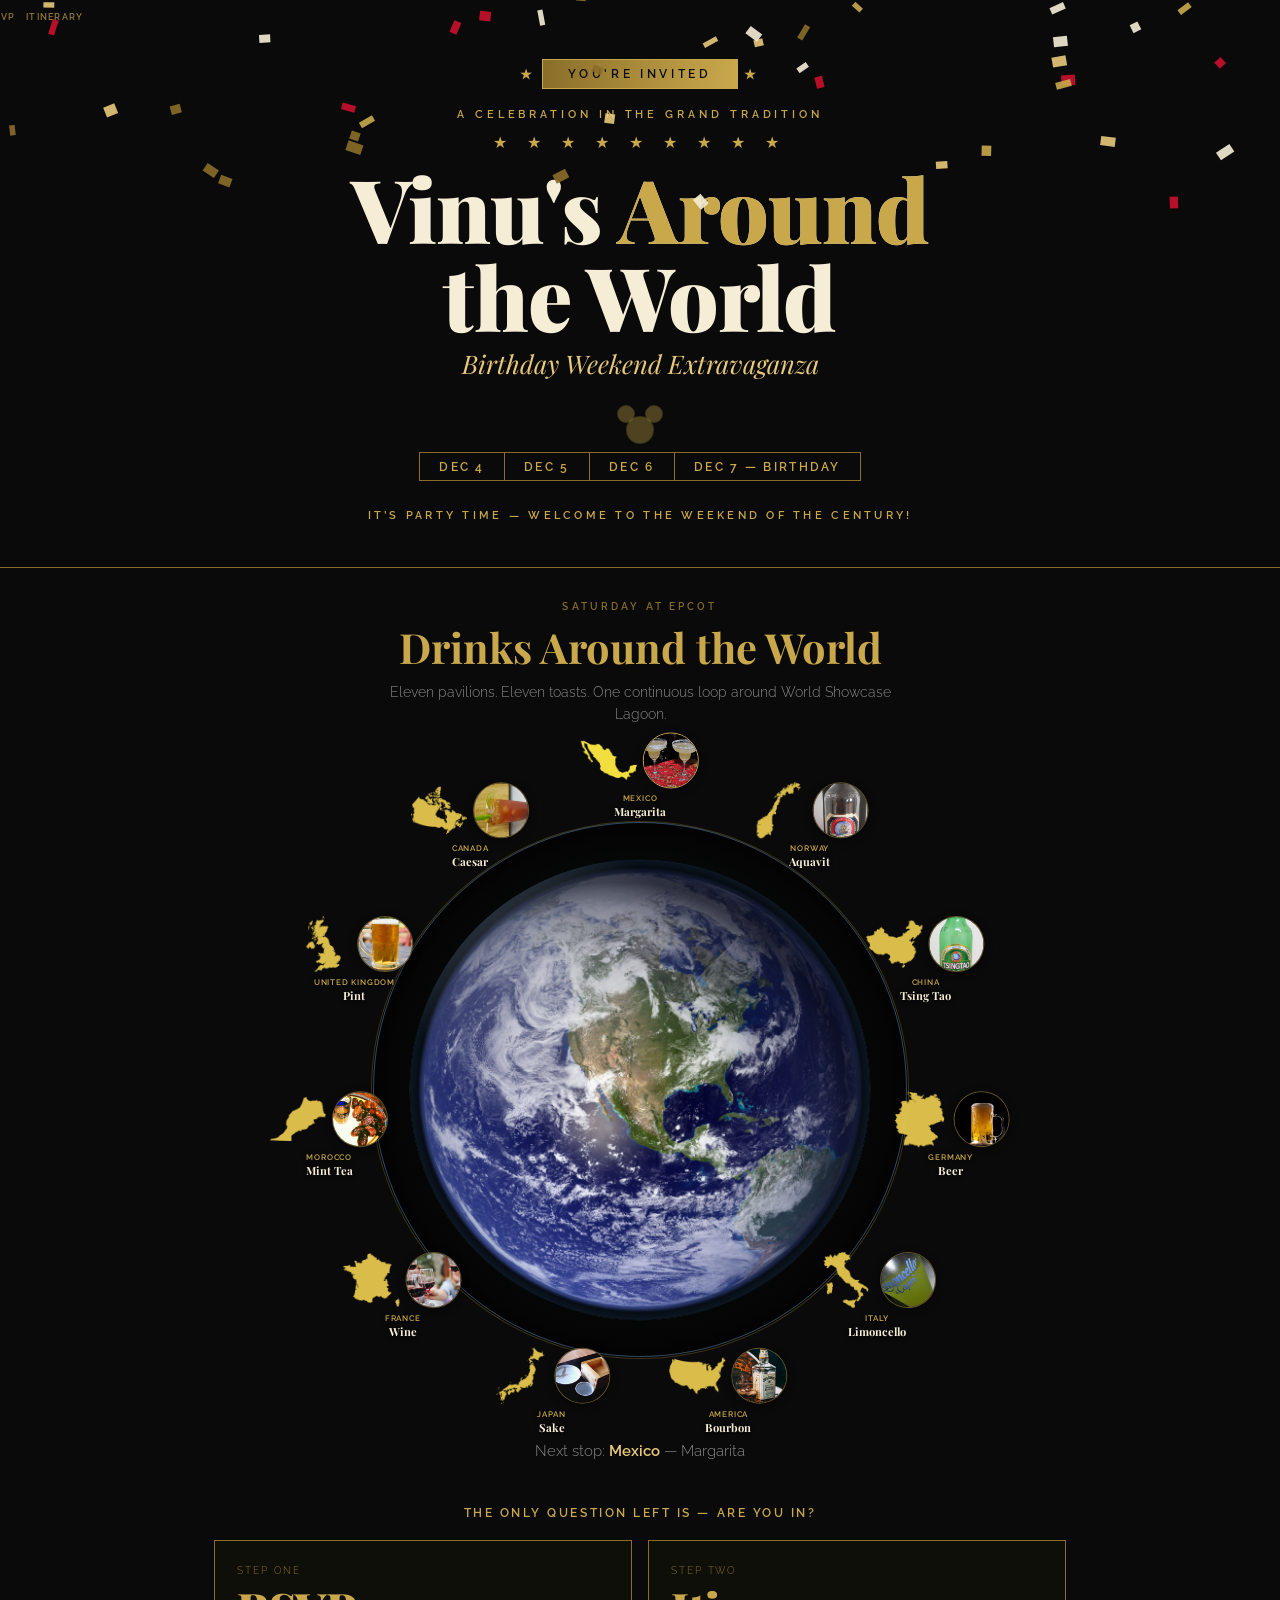
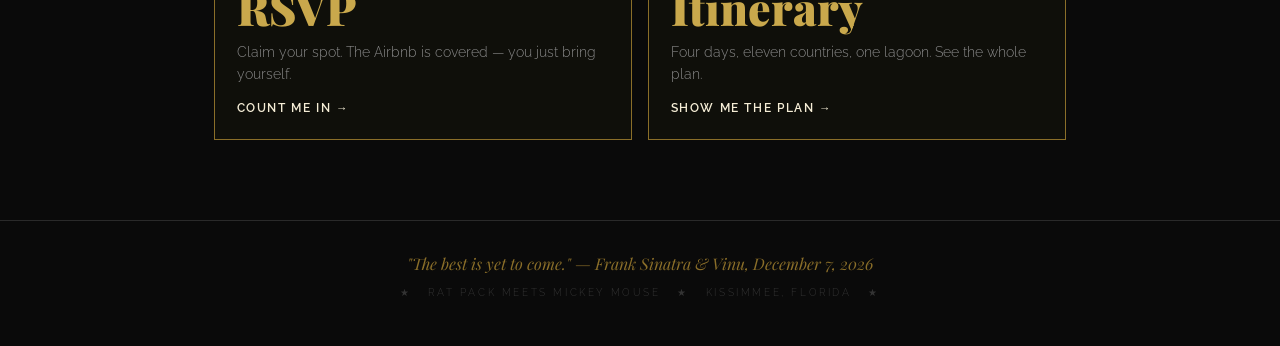
==== commit e4769f4c: "Add festive layer: confetti, countdown, starfield, and shimmer. Home page greets guests with a confe" ====
--- a/index.html
+++ b/index.html
@@ -14,7 +14,7 @@
       href="https://fonts.googleapis.com/css2?family=Playfair+Display:wght@400;700;900&family=Raleway:wght@300;400;600&display=swap"
       rel="stylesheet"
     />
-    <link rel="stylesheet" href="styles.css?v=assets3" />
+    <link rel="stylesheet" href="styles.css?v=fun1" />
   </head>
   <body>
     <nav class="top-links" aria-label="Primary">
@@ -23,6 +23,9 @@
     </nav>
 
     <header class="marquee-header">
+      <div class="invite-ribbon">
+        <span class="invite-ribbon-text">You're Invited</span>
+      </div>
       <div class="marquee-eyebrow">A Celebration in the Grand Tradition</div>
       <div class="marquee-stars">
         <span class="star">★ ★ ★ ★ ★ ★ ★ ★ ★</span>
@@ -50,6 +53,28 @@
         <div class="marquee-date-item">Dec 6</div>
         <div class="marquee-date-item">Dec 7 — Birthday</div>
       </div>
+
+      <div class="countdown" id="countdown" aria-label="Countdown to the party">
+        <div class="countdown-label">The party starts in</div>
+        <div class="countdown-grid">
+          <div class="countdown-cell">
+            <span class="countdown-num" id="cd-days">—</span>
+            <span class="countdown-unit">Days</span>
+          </div>
+          <div class="countdown-cell">
+            <span class="countdown-num" id="cd-hours">—</span>
+            <span class="countdown-unit">Hours</span>
+          </div>
+          <div class="countdown-cell">
+            <span class="countdown-num" id="cd-minutes">—</span>
+            <span class="countdown-unit">Minutes</span>
+          </div>
+          <div class="countdown-cell">
+            <span class="countdown-num" id="cd-seconds">—</span>
+            <span class="countdown-unit">Seconds</span>
+          </div>
+        </div>
+      </div>
     </header>
 
     <section
@@ -421,23 +446,25 @@
     </section>
 
     <div class="content">
-      <p class="choose-lede">Choose a page to continue</p>
+      <p class="choose-lede">The only question left is — are you in?</p>
       <div class="choose-grid">
         <a class="choose-card" href="rsvp.html">
-          <span class="choose-label">Page 1</span>
+          <span class="choose-label">Step One</span>
           <span class="choose-title">RSVP</span>
           <span class="choose-desc"
-            >Tell me if you’re coming. Airbnb is covered for the stay.</span
+            >Claim your spot. The Airbnb is covered — you just bring
+            yourself.</span
           >
-          <span class="choose-cta">Open RSVP →</span>
+          <span class="choose-cta">Count me in →</span>
         </a>
         <a class="choose-card" href="itinerary.html">
-          <span class="choose-label">Page 2</span>
+          <span class="choose-label">Step Two</span>
           <span class="choose-title">Itinerary</span>
           <span class="choose-desc"
-            >Full weekend schedule, Epcot plan, costs, and tips.</span
+            >Four days, eleven countries, one lagoon. See the whole
+            plan.</span
           >
-          <span class="choose-cta">Open Itinerary →</span>
+          <span class="choose-cta">Show me the plan →</span>
         </a>
       </div>
     </div>
@@ -453,5 +480,6 @@
     </footer>
 
     <script src="world.js"></script>
+    <script src="festive.js"></script>
   </body>
 </html>
--- a/styles.css
+++ b/styles.css
@@ -1316,6 +1316,240 @@
   }
 }
 
+/* ---------- Festive layer ---------- */
+
+.starfield {
+  position: fixed;
+  inset: 0;
+  z-index: 0;
+  pointer-events: none;
+  overflow: hidden;
+}
+
+.starfield span {
+  position: absolute;
+  border-radius: 50%;
+  background: var(--gold-light);
+  opacity: 0;
+  animation: star-twinkle 4s ease-in-out infinite;
+}
+
+@keyframes star-twinkle {
+  0%,
+  100% {
+    opacity: 0;
+    transform: scale(0.6);
+  }
+  50% {
+    opacity: 0.7;
+    transform: scale(1);
+  }
+}
+
+/* Keep page content above the starfield. */
+.marquee-header,
+.world-showcase,
+.content,
+.footer,
+.top-links {
+  position: relative;
+  z-index: 1;
+}
+
+.confetti-canvas {
+  position: fixed;
+  inset: 0;
+  z-index: 60;
+  pointer-events: none;
+}
+
+.invite-ribbon {
+  display: flex;
+  justify-content: center;
+  margin-bottom: 1.1rem;
+}
+
+.invite-ribbon-text {
+  position: relative;
+  display: inline-block;
+  padding: 0.45rem 1.6rem;
+  border: 1px solid var(--gold);
+  color: var(--black);
+  background: linear-gradient(100deg, var(--gold-dark), var(--gold) 40%, var(--gold-light) 50%, var(--gold) 60%, var(--gold-dark));
+  background-size: 250% 100%;
+  font-size: 0.72rem;
+  font-weight: 600;
+  letter-spacing: 0.32em;
+  text-transform: uppercase;
+  animation: ribbon-sheen 3.2s linear infinite;
+}
+
+.invite-ribbon-text::before,
+.invite-ribbon-text::after {
+  content: "★";
+  position: absolute;
+  top: 50%;
+  transform: translateY(-50%);
+  color: var(--gold);
+  font-size: 0.8rem;
+}
+
+.invite-ribbon-text::before {
+  left: -1.4rem;
+}
+
+.invite-ribbon-text::after {
+  right: -1.4rem;
+}
+
+@keyframes ribbon-sheen {
+  0% {
+    background-position: 125% 0;
+  }
+  100% {
+    background-position: -125% 0;
+  }
+}
+
+/* Shimmer sweep across the big title */
+.marquee-title {
+  background: linear-gradient(
+    100deg,
+    var(--cream) 0%,
+    var(--cream) 40%,
+    var(--gold-light) 50%,
+    var(--cream) 60%,
+    var(--cream) 100%
+  );
+  background-size: 250% 100%;
+  -webkit-background-clip: text;
+  background-clip: text;
+  -webkit-text-fill-color: transparent;
+  animation: title-shimmer 5.5s ease-in-out infinite;
+}
+
+.marquee-title span {
+  -webkit-text-fill-color: var(--gold);
+}
+
+@keyframes title-shimmer {
+  0%,
+  55% {
+    background-position: 125% 0;
+  }
+  90%,
+  100% {
+    background-position: -125% 0;
+  }
+}
+
+.star {
+  animation: stars-pulse 2.4s ease-in-out infinite;
+}
+
+@keyframes stars-pulse {
+  0%,
+  100% {
+    opacity: 0.75;
+    text-shadow: none;
+  }
+  50% {
+    opacity: 1;
+    text-shadow: 0 0 12px rgba(232, 201, 122, 0.8);
+  }
+}
+
+.countdown {
+  margin-top: 1.75rem;
+}
+
+.countdown-label {
+  font-size: 0.68rem;
+  font-weight: 600;
+  letter-spacing: 0.3em;
+  text-transform: uppercase;
+  color: var(--gold);
+  margin-bottom: 0.8rem;
+}
+
+.countdown-grid {
+  display: inline-flex;
+  gap: 0.6rem;
+}
+
+.countdown-cell {
+  display: grid;
+  gap: 0.25rem;
+  min-width: 4.4rem;
+  padding: 0.7rem 0.6rem 0.6rem;
+  border: 1px solid var(--gold-dark);
+  background: rgba(201, 168, 76, 0.06);
+}
+
+.countdown-num {
+  font-family: "Playfair Display", serif;
+  font-size: 1.7rem;
+  font-weight: 900;
+  line-height: 1;
+  color: var(--gold-light);
+  font-variant-numeric: tabular-nums;
+}
+
+.countdown-unit {
+  font-size: 0.55rem;
+  font-weight: 600;
+  letter-spacing: 0.22em;
+  text-transform: uppercase;
+  color: var(--text-dim);
+}
+
+@media (max-width: 600px) {
+  .countdown-cell {
+    min-width: 3.6rem;
+    padding: 0.55rem 0.4rem 0.5rem;
+  }
+
+  .countdown-num {
+    font-size: 1.35rem;
+  }
+}
+
+/* Livelier chooser cards */
+.choose-card {
+  position: relative;
+  overflow: hidden;
+}
+
+.choose-card::after {
+  content: "";
+  position: absolute;
+  top: 0;
+  left: -80%;
+  width: 55%;
+  height: 100%;
+  background: linear-gradient(
+    105deg,
+    transparent,
+    rgba(232, 201, 122, 0.12),
+    transparent
+  );
+  transform: skewX(-18deg);
+  transition: left 500ms ease;
+  pointer-events: none;
+}
+
+.choose-card:hover::after {
+  left: 130%;
+}
+
+.choose-card:hover {
+  box-shadow: 0 8px 28px rgba(201, 168, 76, 0.16);
+}
+
+.choose-card:hover .choose-cta {
+  color: var(--gold-light);
+}
+
 @media (prefers-reduced-motion: reduce) {
   html {
     scroll-behavior: auto;
@@ -1326,8 +1560,19 @@
   .earth-core,
   .world-lagoon::after,
   .earth-ripple,
-  .choose-card:hover {
+  .choose-card:hover,
+  .starfield span,
+  .invite-ribbon-text,
+  .marquee-title,
+  .star {
     animation: none;
+  }
+
+  .marquee-title {
+    background: none;
+    -webkit-background-clip: initial;
+    background-clip: initial;
+    -webkit-text-fill-color: var(--cream);
   }
 
   .pavilion-stabilize {
@@ -1337,4 +1582,8 @@
   .choose-card:hover {
     transform: none;
   }
-}
+
+  .choose-card::after {
+    display: none;
+  }
+}
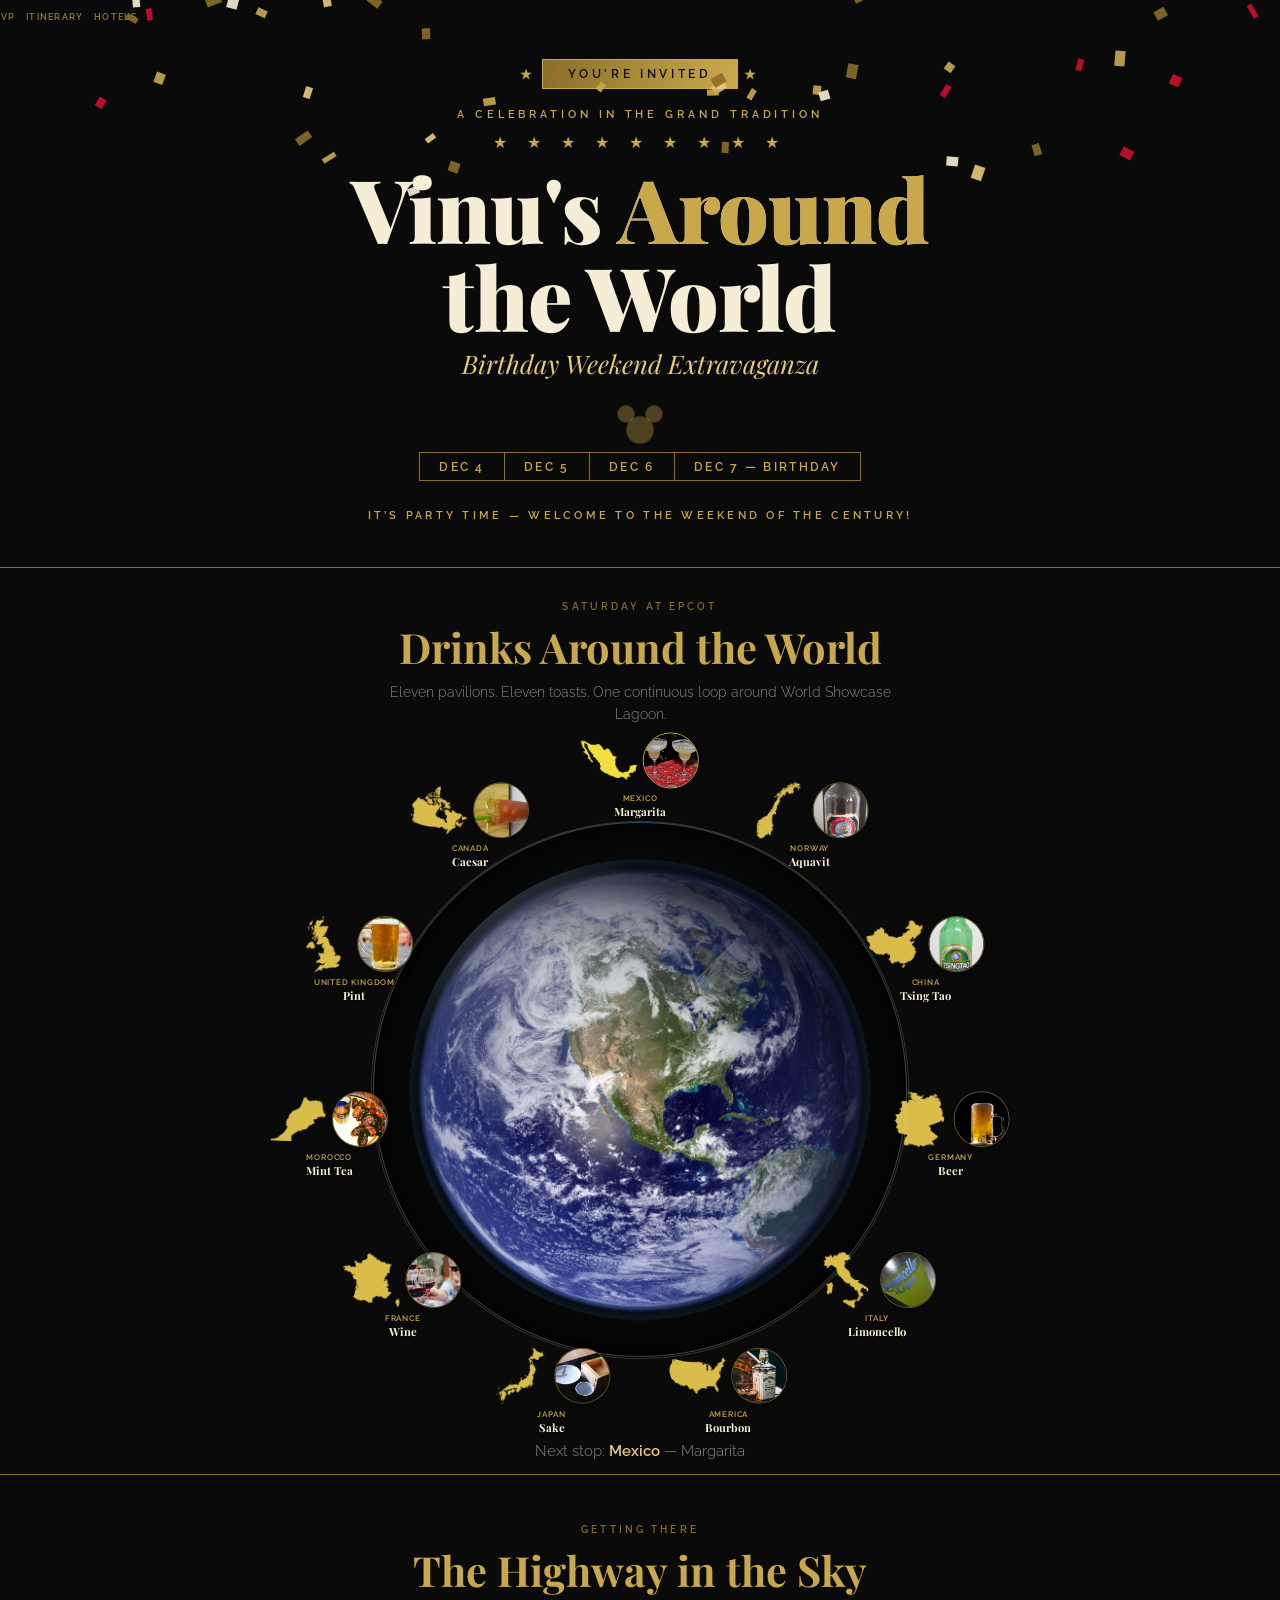
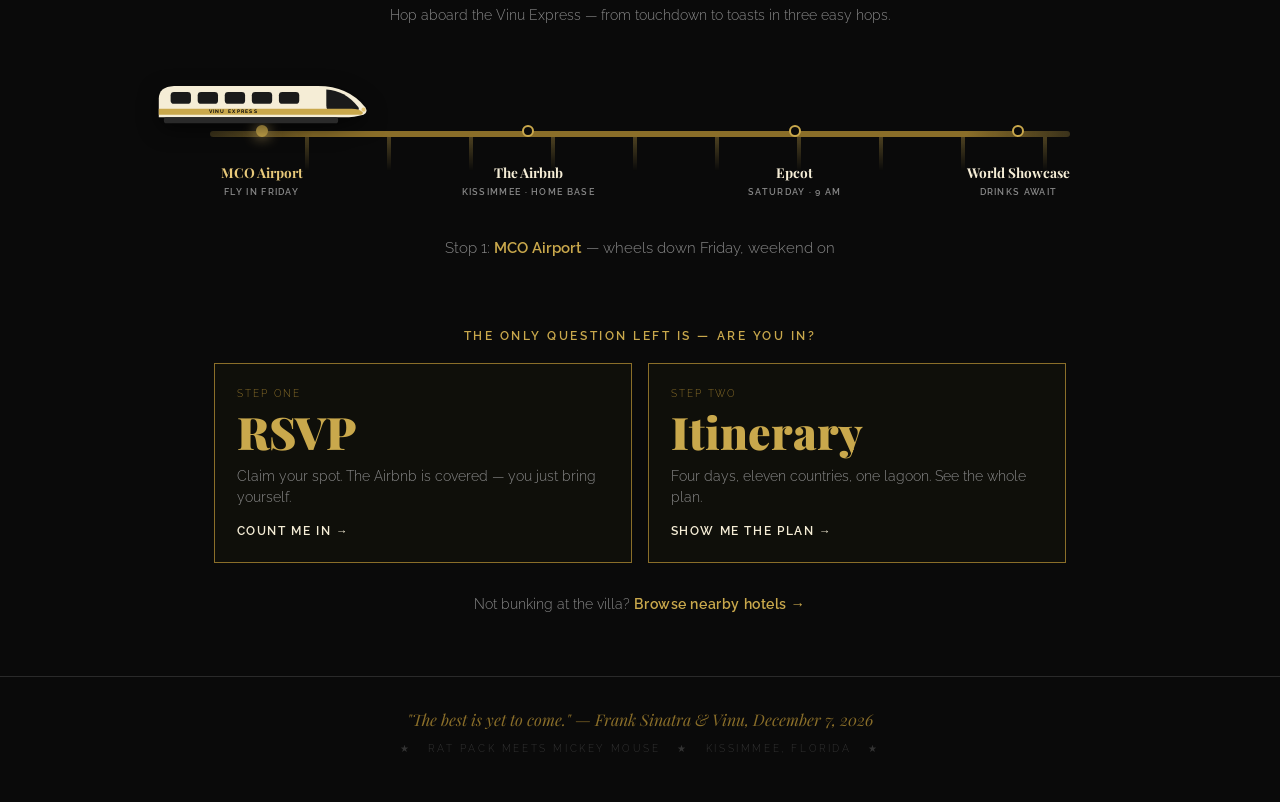
==== commit 7c556d58: "Add monorail travel animation and nearby hotels page. Home page gets a Vinu Express monorail gliding" ====
--- a/index.html
+++ b/index.html
@@ -14,12 +14,13 @@
       href="https://fonts.googleapis.com/css2?family=Playfair+Display:wght@400;700;900&family=Raleway:wght@300;400;600&display=swap"
       rel="stylesheet"
     />
-    <link rel="stylesheet" href="styles.css?v=fun1" />
+    <link rel="stylesheet" href="styles.css?v=fun3" />
   </head>
   <body>
     <nav class="top-links" aria-label="Primary">
       <a class="top-link" href="rsvp.html">RSVP</a>
       <a class="top-link" href="itinerary.html">Itinerary</a>
+      <a class="top-link" href="hotels.html">Hotels</a>
     </nav>
 
     <header class="marquee-header">
@@ -442,6 +443,93 @@
 
       <p class="world-showcase-caption" id="world-caption">
         Next stop: <strong>Mexico</strong> — Margarita
+      </p>
+    </section>
+
+    <section class="monorail" aria-label="How we travel for the weekend">
+      <p class="world-showcase-kicker">Getting There</p>
+      <h2 class="world-showcase-title">The Highway in the Sky</h2>
+      <p class="world-showcase-sub">
+        Hop aboard the Vinu Express — from touchdown to toasts in three easy
+        hops.
+      </p>
+
+      <div class="monorail-stage" aria-hidden="true">
+        <div class="monorail-track">
+          <div class="monorail-pylons"></div>
+          <div class="monorail-beam"></div>
+
+          <div class="monorail-station" style="--pos: 6%">
+            <span class="station-dot"></span>
+            <span class="station-name">MCO Airport</span>
+            <span class="station-note">Fly in Friday</span>
+          </div>
+          <div class="monorail-station" style="--pos: 37%">
+            <span class="station-dot"></span>
+            <span class="station-name">The Airbnb</span>
+            <span class="station-note">Kissimmee · Home base</span>
+          </div>
+          <div class="monorail-station" style="--pos: 68%">
+            <span class="station-dot"></span>
+            <span class="station-name">Epcot</span>
+            <span class="station-note">Saturday · 9 AM</span>
+          </div>
+          <div class="monorail-station" style="--pos: 94%">
+            <span class="station-dot"></span>
+            <span class="station-name">World Showcase</span>
+            <span class="station-note">Drinks await</span>
+          </div>
+
+          <div class="monorail-train" id="monorail-train">
+            <svg
+              viewBox="0 0 260 64"
+              xmlns="http://www.w3.org/2000/svg"
+              aria-hidden="true"
+            >
+              <!-- body with sloped nose facing right -->
+              <path
+                d="M8 50 L8 28 Q8 14 26 13 L196 13 Q232 13 252 38 Q256 44 250 47 Q240 50 226 50 Z"
+                fill="#f5edd6"
+              />
+              <!-- nose canopy window -->
+              <path
+                d="M206 17 Q228 18 244 38 Q246 42 240 43 L212 43 Q206 43 206 36 Z"
+                fill="#1a1a1a"
+              />
+              <!-- side windows -->
+              <rect x="22" y="20" width="24" height="14" rx="4" fill="#1a1a1a" />
+              <rect x="54" y="20" width="24" height="14" rx="4" fill="#1a1a1a" />
+              <rect x="86" y="20" width="24" height="14" rx="4" fill="#1a1a1a" />
+              <rect x="118" y="20" width="24" height="14" rx="4" fill="#1a1a1a" />
+              <rect x="150" y="20" width="24" height="14" rx="4" fill="#1a1a1a" />
+              <!-- signature stripe -->
+              <path
+                d="M8 40 L236 40 Q245 40 249 44 Q250 46 247 47 L8 47 Z"
+                fill="#c9a84c"
+              />
+              <!-- skirt hugging the beam -->
+              <rect x="14" y="50" width="206" height="7" rx="3" fill="#2a2a2a" />
+              <!-- headlight -->
+              <circle cx="250" cy="41" r="2.5" fill="#e8c97a" />
+              <text
+                x="96"
+                y="45.5"
+                font-family="Raleway, sans-serif"
+                font-size="6"
+                font-weight="700"
+                letter-spacing="1.5"
+                fill="#0a0a0a"
+                text-anchor="middle"
+              >
+                VINU EXPRESS
+              </text>
+            </svg>
+          </div>
+        </div>
+      </div>
+
+      <p class="monorail-caption" id="monorail-caption">
+        Now boarding: <strong>the Vinu Express</strong>
       </p>
     </section>
 
@@ -467,6 +555,10 @@
           <span class="choose-cta">Show me the plan →</span>
         </a>
       </div>
+      <p class="page-switch">
+        Not bunking at the villa?
+        <a href="hotels.html">Browse nearby hotels →</a>
+      </p>
     </div>
 
     <footer class="footer">
@@ -481,5 +573,6 @@
 
     <script src="world.js"></script>
     <script src="festive.js"></script>
+    <script src="monorail.js"></script>
   </body>
 </html>
--- a/styles.css
+++ b/styles.css
@@ -1514,6 +1514,221 @@
   }
 }
 
+/* ---------- Epcot monorail ---------- */
+
+.monorail {
+  position: relative;
+  z-index: 1;
+  text-align: center;
+  padding: 3rem 1.5rem 2.5rem;
+  border-top: 1px solid var(--gold-dark);
+}
+
+.monorail-stage {
+  max-width: 860px;
+  margin: 2.5rem auto 0;
+}
+
+.monorail-track {
+  position: relative;
+  height: 150px;
+}
+
+/* elevated beam */
+.monorail-beam {
+  position: absolute;
+  left: 0;
+  right: 0;
+  top: 64px;
+  height: 6px;
+  background: linear-gradient(
+    90deg,
+    rgba(201, 168, 76, 0.25),
+    var(--gold-dark) 12%,
+    var(--gold-dark) 88%,
+    rgba(201, 168, 76, 0.25)
+  );
+  border-radius: 3px;
+}
+
+/* support pylons under the beam */
+.monorail-pylons {
+  position: absolute;
+  left: 2%;
+  right: 2%;
+  top: 70px;
+  height: 34px;
+  background: repeating-linear-gradient(
+    90deg,
+    transparent 0,
+    transparent 78px,
+    rgba(201, 168, 76, 0.35) 78px,
+    rgba(201, 168, 76, 0.35) 82px
+  );
+  -webkit-mask-image: linear-gradient(180deg, #000 0%, transparent 100%);
+  mask-image: linear-gradient(180deg, #000 0%, transparent 100%);
+}
+
+.monorail-station {
+  position: absolute;
+  top: 58px;
+  left: var(--pos);
+  transform: translateX(-50%);
+  display: grid;
+  justify-items: center;
+  gap: 0.3rem;
+  width: 9.5rem;
+}
+
+.station-dot {
+  width: 12px;
+  height: 12px;
+  border-radius: 50%;
+  border: 2px solid var(--gold);
+  background: var(--black);
+  transition:
+    background-color 250ms ease,
+    box-shadow 250ms ease;
+}
+
+.monorail-station.is-here .station-dot {
+  background: var(--gold);
+  box-shadow: 0 0 14px rgba(232, 201, 122, 0.9);
+}
+
+.station-name {
+  margin-top: 1.35rem;
+  font-family: "Playfair Display", serif;
+  font-size: 0.85rem;
+  font-weight: 700;
+  color: var(--cream);
+}
+
+.monorail-station.is-here .station-name {
+  color: var(--gold-light);
+}
+
+.station-note {
+  font-size: 0.58rem;
+  font-weight: 600;
+  letter-spacing: 0.14em;
+  text-transform: uppercase;
+  color: var(--text-dim);
+}
+
+.monorail-train {
+  position: absolute;
+  top: 8px;
+  left: 6%;
+  width: 220px;
+  transform: translateX(-50%);
+  transition: left 2800ms cubic-bezier(0.45, 0.05, 0.35, 1);
+  filter: drop-shadow(0 6px 10px rgba(0, 0, 0, 0.55));
+}
+
+.monorail-train svg {
+  width: 100%;
+  height: auto;
+  display: block;
+  transition: transform 400ms ease;
+}
+
+.monorail-train.is-returning svg {
+  transform: scaleX(-1);
+}
+
+.monorail-caption {
+  margin-top: 1.4rem;
+  font-size: 0.95rem;
+  color: var(--text-dim);
+}
+
+.monorail-caption strong {
+  color: var(--gold);
+  font-weight: 600;
+}
+
+@media (max-width: 640px) {
+  .monorail-track {
+    height: 170px;
+  }
+
+  .monorail-train {
+    width: 150px;
+    top: 26px;
+  }
+
+  .monorail-station {
+    width: 5.4rem;
+  }
+
+  .station-name {
+    font-size: 0.68rem;
+  }
+
+  .station-note {
+    font-size: 0.48rem;
+  }
+}
+
+/* ---------- Hotels page ---------- */
+
+.hotels-grid {
+  display: grid;
+  grid-template-columns: repeat(auto-fit, minmax(260px, 1fr));
+  gap: 1rem;
+  margin: 1.5rem 0 2.5rem;
+}
+
+.hotel-card {
+  display: grid;
+  gap: 0.55rem;
+  align-content: start;
+  padding: 1.4rem 1.3rem;
+  border: 1px solid var(--card-border);
+  background: var(--card-bg);
+  transition:
+    border-color 180ms ease,
+    transform 180ms ease,
+    box-shadow 180ms ease;
+}
+
+.hotel-card:hover {
+  border-color: var(--gold-dark);
+  transform: translateY(-2px);
+  box-shadow: 0 8px 24px rgba(201, 168, 76, 0.12);
+}
+
+.hotel-tier {
+  font-size: 0.6rem;
+  font-weight: 600;
+  letter-spacing: 0.24em;
+  text-transform: uppercase;
+  color: var(--gold);
+}
+
+.hotel-name {
+  font-family: "Playfair Display", serif;
+  font-size: 1.2rem;
+  font-weight: 700;
+  color: var(--cream);
+  line-height: 1.25;
+}
+
+.hotel-meta {
+  font-size: 0.7rem;
+  font-weight: 600;
+  letter-spacing: 0.08em;
+  text-transform: uppercase;
+  color: var(--gold-light);
+}
+
+.hotel-desc {
+  font-size: 0.88rem;
+  line-height: 1.55;
+  color: var(--text-dim);
+}
+
 /* Livelier chooser cards */
 .choose-card {
   position: relative;
@@ -1586,4 +1801,8 @@
   .choose-card::after {
     display: none;
   }
-}
+
+  .monorail-train {
+    transition: none;
+  }
+}
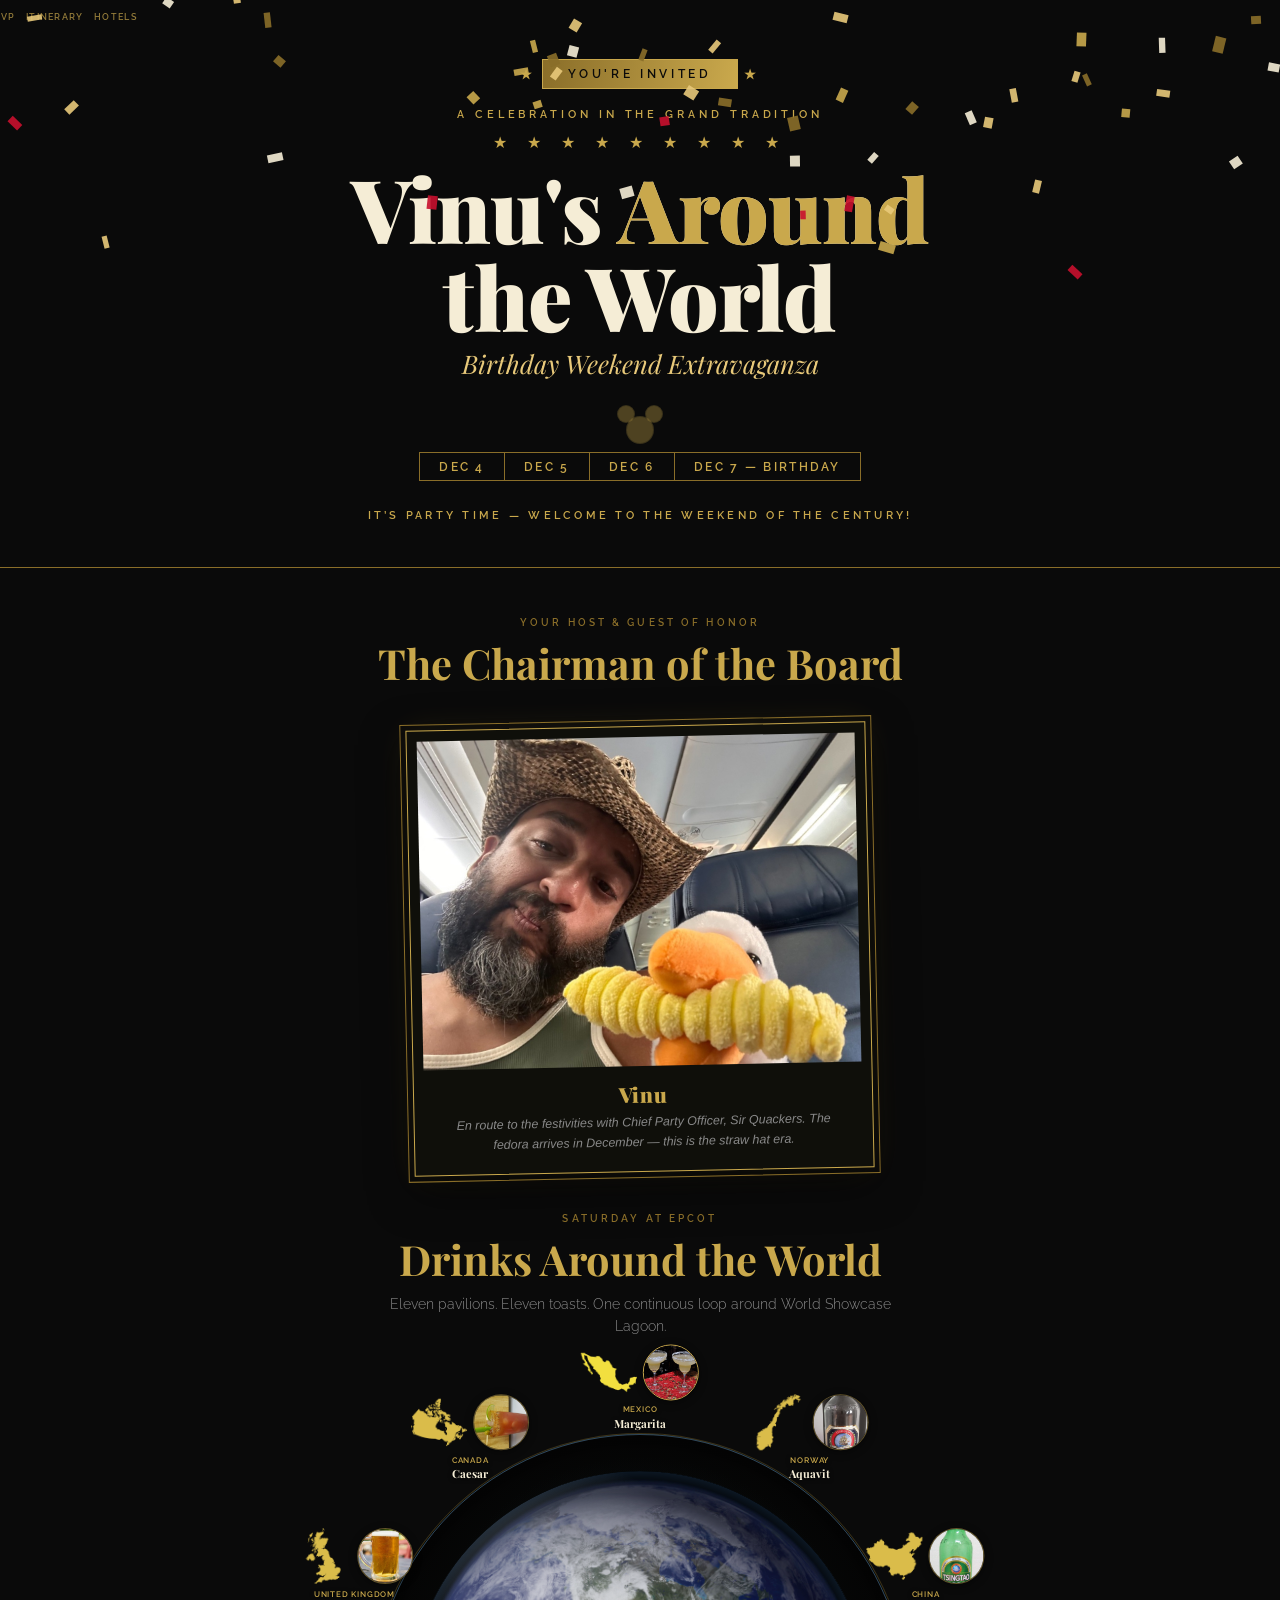
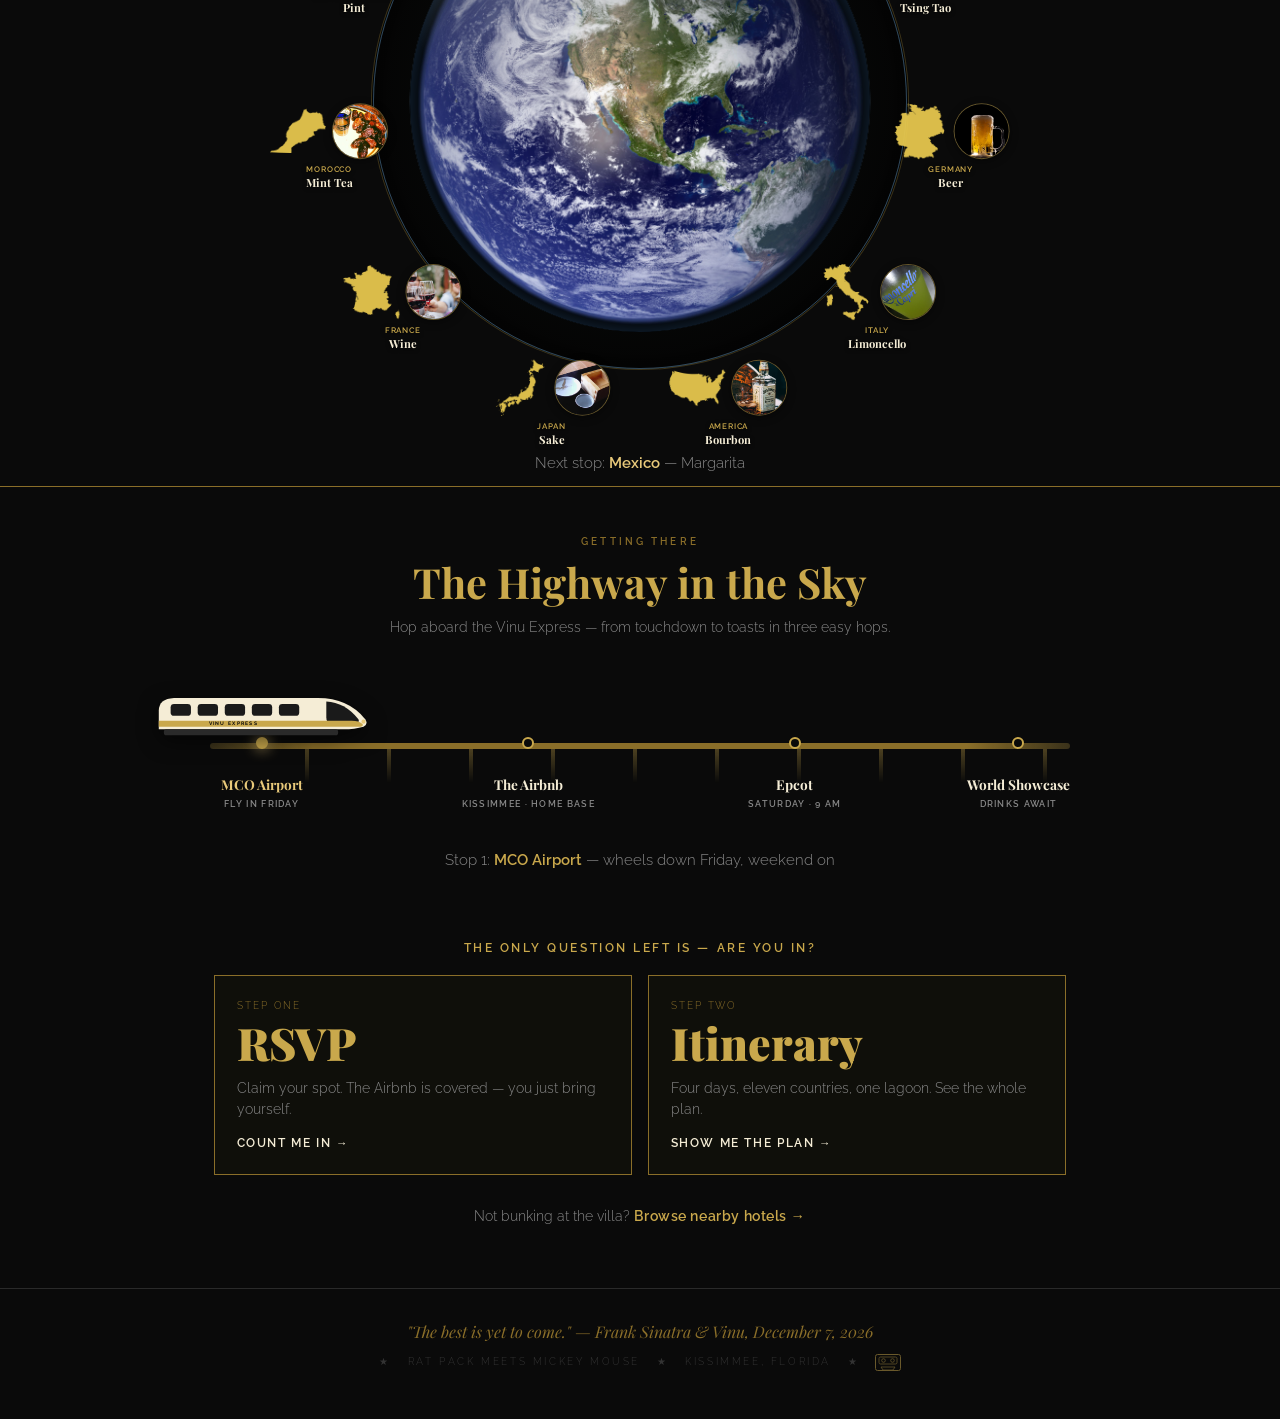
==== commit 84958f7d: "Add guest of honor portrait and Gen X easter eggs. Home page features Vinu in a gold frame as Chairm" ====
--- a/index.html
+++ b/index.html
@@ -14,7 +14,7 @@
       href="https://fonts.googleapis.com/css2?family=Playfair+Display:wght@400;700;900&family=Raleway:wght@300;400;600&display=swap"
       rel="stylesheet"
     />
-    <link rel="stylesheet" href="styles.css?v=fun3" />
+    <link rel="stylesheet" href="styles.css?v=fun5" />
   </head>
   <body>
     <nav class="top-links" aria-label="Primary">
@@ -77,6 +77,28 @@
         </div>
       </div>
     </header>
+
+    <section class="guest-of-honor" aria-label="Guest of honor">
+      <p class="world-showcase-kicker">Your Host &amp; Guest of Honor</p>
+      <h2 class="world-showcase-title">The Chairman of the Board</h2>
+      <div class="guest-frame">
+        <img
+          src="assets/guest-of-honor.jpg"
+          alt="Vinu in a straw cowboy hat on a plane, holding a plush duck"
+          width="1200"
+          height="900"
+          loading="lazy"
+        />
+        <div class="guest-plaque">
+          <span class="guest-name">Vinu</span>
+          <span class="guest-caption"
+            >En route to the festivities with Chief Party Officer, Sir
+            Quackers. The fedora arrives in December — this is the straw hat
+            era.</span
+          >
+        </div>
+      </div>
+    </section>
 
     <section
       class="world-showcase"
@@ -568,11 +590,26 @@
       <div class="footer-meta">
         ★ &nbsp; Rat Pack Meets Mickey Mouse &nbsp; ★ &nbsp; Kissimmee, Florida
         &nbsp; ★
+        <button
+          class="egg-cassette"
+          id="egg-cassette"
+          type="button"
+          aria-label="A mixtape someone left behind"
+        >
+          <svg viewBox="0 0 26 17" xmlns="http://www.w3.org/2000/svg" aria-hidden="true">
+            <rect x="0.5" y="0.5" width="25" height="16" rx="2" fill="none" stroke="#c9a84c" />
+            <rect x="4" y="3" width="18" height="7" rx="1.5" fill="none" stroke="#c9a84c" stroke-width="0.75" />
+            <circle cx="8.5" cy="6.5" r="1.8" fill="none" stroke="#c9a84c" stroke-width="0.75" />
+            <circle cx="17.5" cy="6.5" r="1.8" fill="none" stroke="#c9a84c" stroke-width="0.75" />
+            <path d="M6 13 L8 16 H18 L20 13 Z" fill="none" stroke="#c9a84c" stroke-width="0.75" />
+          </svg>
+        </button>
       </div>
     </footer>
 
     <script src="world.js"></script>
     <script src="festive.js"></script>
     <script src="monorail.js"></script>
+    <script src="eggs.js"></script>
   </body>
 </html>
--- a/styles.css
+++ b/styles.css
@@ -1514,6 +1514,61 @@
   }
 }
 
+/* ---------- Guest of honor ---------- */
+
+.guest-of-honor {
+  position: relative;
+  z-index: 1;
+  text-align: center;
+  padding: 3rem 1.5rem 0.5rem;
+}
+
+.guest-frame {
+  display: inline-block;
+  max-width: 460px;
+  margin-top: 1.75rem;
+  padding: 10px;
+  border: 1px solid var(--gold);
+  outline: 1px solid var(--gold-dark);
+  outline-offset: 5px;
+  background: #0f0f0a;
+  box-shadow: 0 14px 44px rgba(0, 0, 0, 0.6), 0 0 34px rgba(201, 168, 76, 0.12);
+  transform: rotate(-1.2deg);
+  transition: transform 220ms ease, box-shadow 220ms ease;
+}
+
+.guest-frame:hover {
+  transform: rotate(0deg) scale(1.015);
+  box-shadow: 0 16px 50px rgba(0, 0, 0, 0.65), 0 0 44px rgba(201, 168, 76, 0.22);
+}
+
+.guest-frame img {
+  display: block;
+  width: 100%;
+  height: auto;
+}
+
+.guest-plaque {
+  display: grid;
+  gap: 0.3rem;
+  padding: 0.9rem 0.8rem 0.5rem;
+}
+
+.guest-name {
+  font-family: "Playfair Display", serif;
+  font-size: 1.3rem;
+  font-weight: 900;
+  color: var(--gold);
+  letter-spacing: 0.04em;
+}
+
+.guest-caption {
+  font-size: 0.78rem;
+  line-height: 1.6;
+  color: var(--text-dim);
+  font-style: italic;
+}
+
 /* ---------- Epcot monorail ---------- */
 
 .monorail {
@@ -1729,6 +1784,159 @@
   color: var(--text-dim);
 }
 
+/* ---------- Easter eggs ---------- */
+
+.egg-modal {
+  position: fixed;
+  inset: 0;
+  z-index: 80;
+  display: grid;
+  place-items: center;
+  padding: 1.5rem;
+  background: rgba(0, 0, 0, 0.78);
+  backdrop-filter: blur(3px);
+}
+
+.egg-box {
+  position: relative;
+  max-width: 34rem;
+  width: 100%;
+  padding: 2rem 1.8rem 1.6rem;
+  text-align: center;
+  border: 1px solid var(--gold);
+  background:
+    repeating-linear-gradient(
+      0deg,
+      rgba(201, 168, 76, 0.05) 0,
+      rgba(201, 168, 76, 0.05) 1px,
+      transparent 1px,
+      transparent 3px
+    ),
+    #0d0d0a;
+  box-shadow: 0 0 60px rgba(201, 168, 76, 0.25);
+  animation: egg-pop 240ms cubic-bezier(0.2, 1.4, 0.4, 1);
+}
+
+@keyframes egg-pop {
+  from {
+    transform: scale(0.85);
+    opacity: 0;
+  }
+  to {
+    transform: scale(1);
+    opacity: 1;
+  }
+}
+
+.egg-kicker {
+  font-family: monospace;
+  font-size: 0.72rem;
+  letter-spacing: 0.28em;
+  text-transform: uppercase;
+  color: var(--gold);
+  margin-bottom: 0.7rem;
+}
+
+.egg-title {
+  font-family: "Playfair Display", serif;
+  font-size: 1.6rem;
+  font-weight: 900;
+  color: var(--gold-light);
+  margin-bottom: 0.8rem;
+}
+
+.egg-body {
+  font-size: 0.9rem;
+  line-height: 1.7;
+  color: var(--cream);
+}
+
+.egg-tape {
+  display: grid;
+  grid-template-columns: 1fr 1fr;
+  gap: 1rem;
+  margin: 0.6rem 0 1rem;
+  text-align: left;
+}
+
+.egg-side strong {
+  display: block;
+  font-size: 0.68rem;
+  letter-spacing: 0.24em;
+  text-transform: uppercase;
+  color: var(--gold);
+  margin-bottom: 0.4rem;
+}
+
+.egg-side ol {
+  margin: 0;
+  padding-left: 1.1rem;
+  font-size: 0.78rem;
+  line-height: 1.8;
+  color: var(--text-dim);
+}
+
+@media (max-width: 520px) {
+  .egg-tape {
+    grid-template-columns: 1fr;
+  }
+}
+
+.egg-close {
+  margin-top: 1.2rem;
+  padding: 0.55rem 1.2rem;
+  border: 1px solid var(--gold-dark);
+  background: transparent;
+  color: var(--gold);
+  font-family: monospace;
+  font-size: 0.7rem;
+  letter-spacing: 0.2em;
+  text-transform: uppercase;
+  cursor: pointer;
+  animation: egg-blink 1.4s step-end infinite;
+}
+
+.egg-close:hover {
+  background: rgba(201, 168, 76, 0.12);
+  animation: none;
+}
+
+@keyframes egg-blink {
+  0%,
+  60%,
+  100% {
+    opacity: 1;
+  }
+  70%,
+  90% {
+    opacity: 0.45;
+  }
+}
+
+.egg-cassette {
+  display: inline-flex;
+  align-items: center;
+  margin-left: 0.6rem;
+  padding: 0;
+  border: 0;
+  background: transparent;
+  cursor: pointer;
+  opacity: 0.5;
+  transition: opacity 180ms ease, transform 180ms ease;
+  vertical-align: middle;
+}
+
+.egg-cassette:hover {
+  opacity: 1;
+  transform: rotate(-4deg);
+}
+
+.egg-cassette svg {
+  width: 26px;
+  height: 17px;
+  display: block;
+}
+
 /* Livelier chooser cards */
 .choose-card {
   position: relative;
